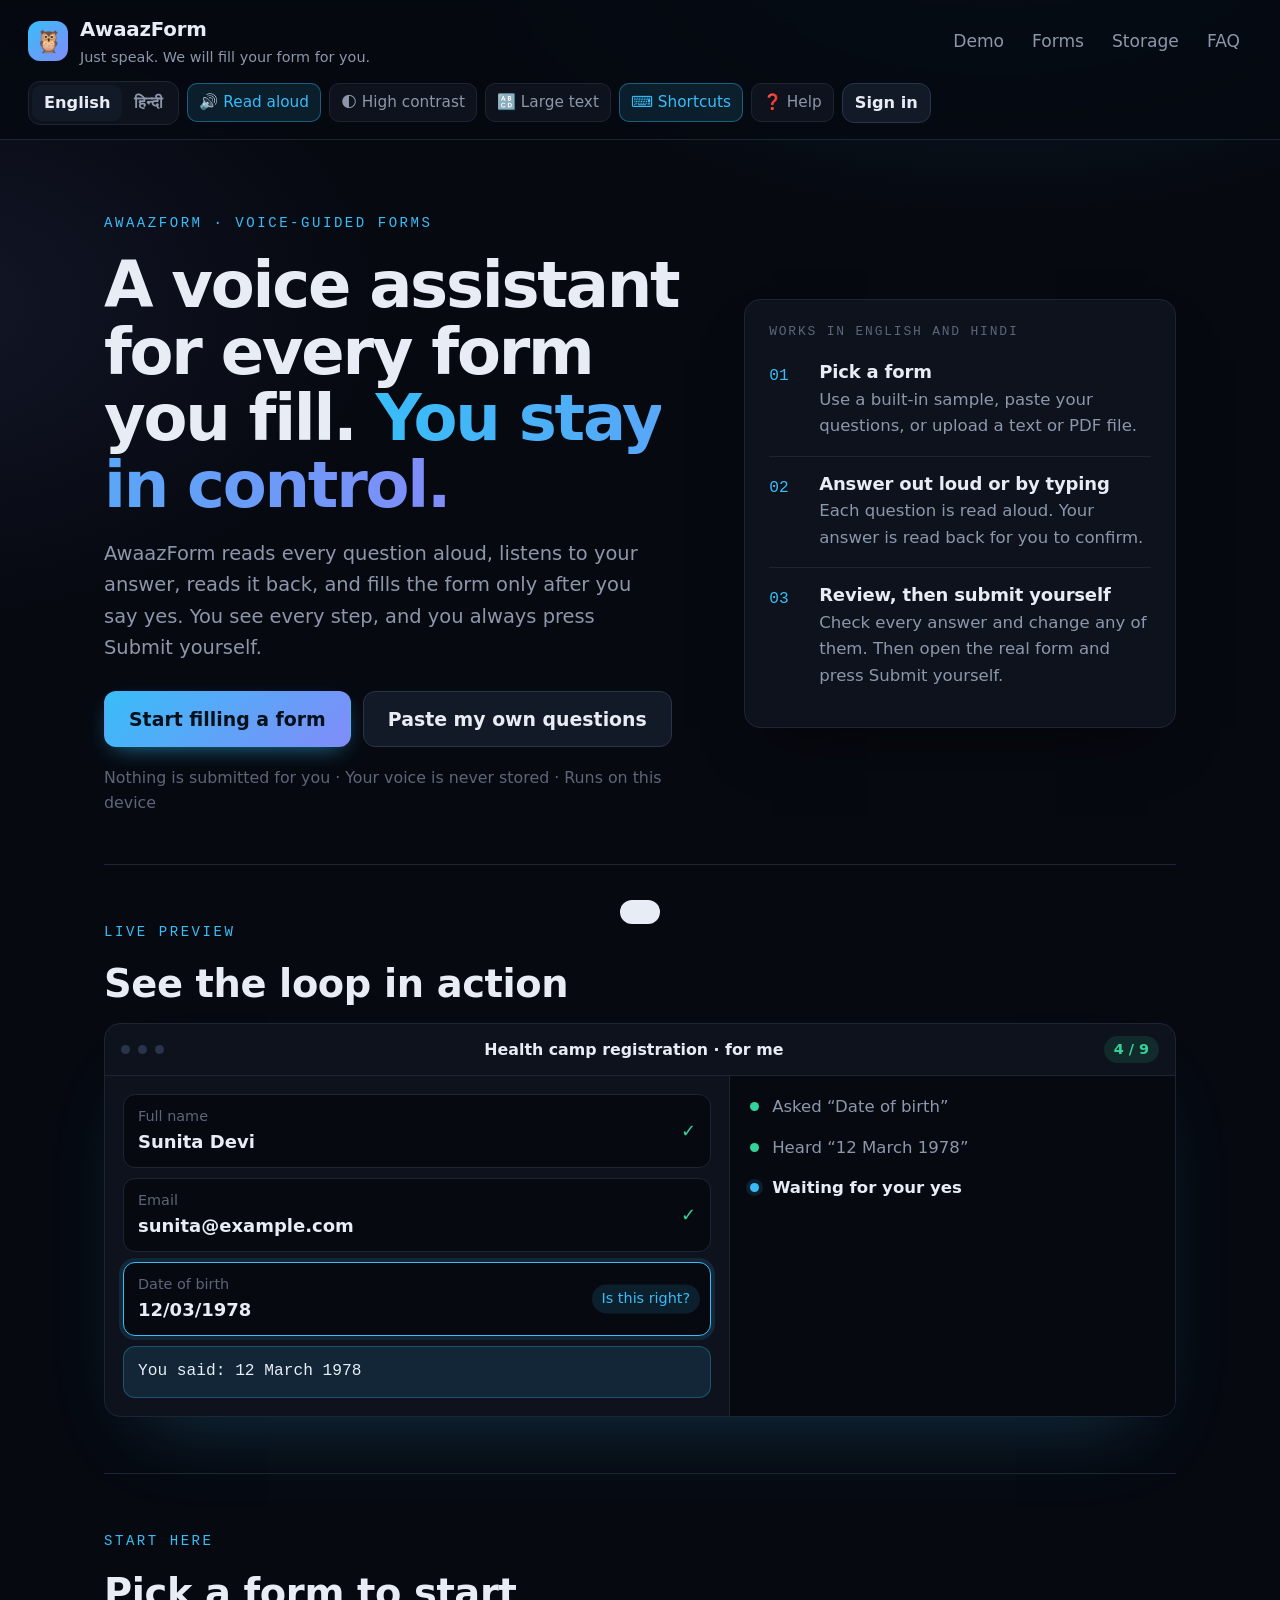
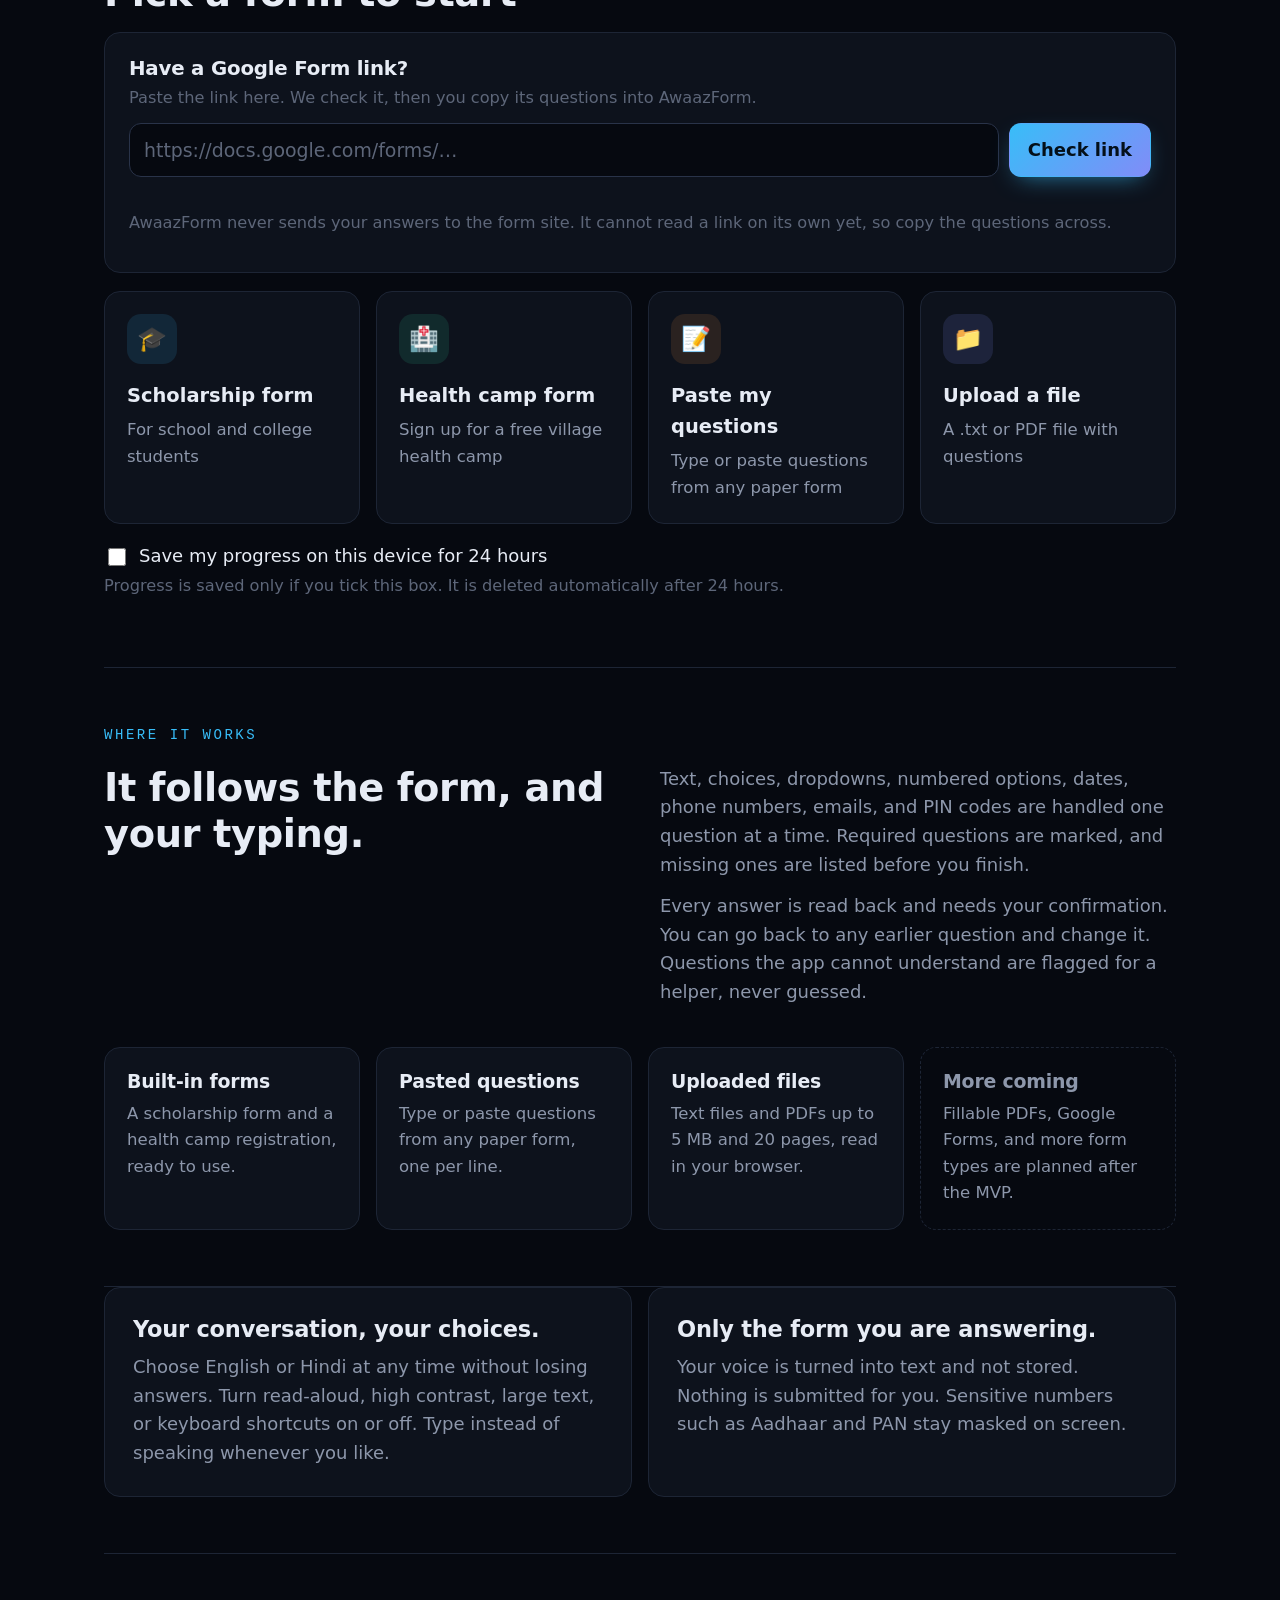
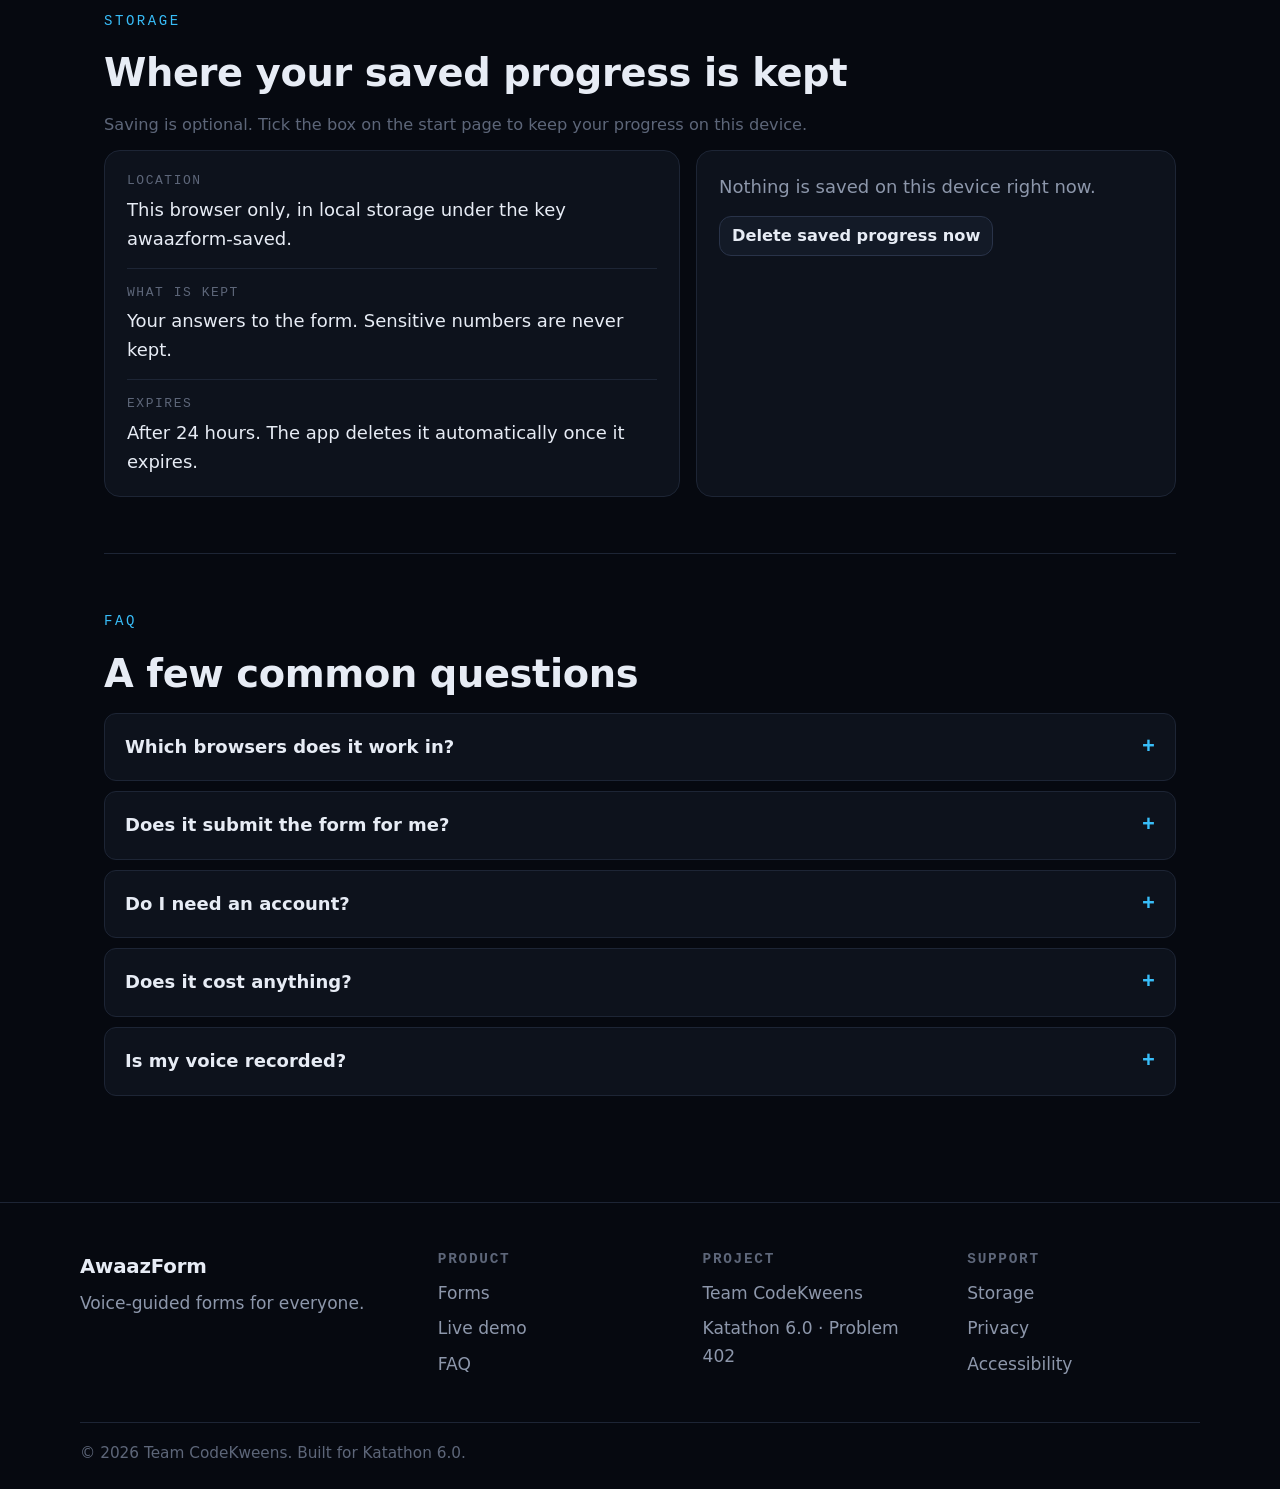
==== index.html @ bbde2a7f "Initial commit - AwaazForm" ====
<!DOCTYPE html>
<html lang="en">
<head>
  <meta charset="utf-8">
  <meta name="viewport" content="width=device-width, initial-scale=1">
  <meta name="referrer" content="no-referrer">
  <meta http-equiv="Content-Security-Policy" content="default-src 'self'; script-src 'self' https://cdnjs.cloudflare.com; worker-src 'self' blob: https://cdnjs.cloudflare.com; style-src 'self'; img-src 'self' data:; connect-src 'self' https://cdnjs.cloudflare.com; object-src 'none'; base-uri 'none'">
  <title>AwaazForm – Voice-guided forms</title>
  <link rel="icon" href="data:,">
  <link rel="stylesheet" href="css/styles.css">
</head>
<body>
  <a class="skip-link" href="#main" data-i18n="skip">Skip to main content</a>

  <header class="topbar">
    <div class="brand">
      <div class="owl" aria-hidden="true">🦉</div>
      <div>
        <p class="brand-name" data-i18n="appName">AwaazForm</p>
        <p class="tagline" data-i18n="tagline"></p>
      </div>
    </div>
    <nav class="navlinks" aria-label="Page sections">
      <a href="#demo" data-i18n="navDemo"></a>
      <a href="#forms" data-i18n="navForms"></a>
      <a href="#storage" data-i18n="navStorage"></a>
      <a href="#faq" data-i18n="navFaq"></a>
    </nav>
    <div class="toolbar">
      <div class="lang-switch" role="group" aria-label="Language">
        <button type="button" data-lang-btn="en" aria-pressed="true">English</button>
        <button type="button" data-lang-btn="hi" aria-pressed="false">हिन्दी</button>
      </div>
      <button type="button" class="tool" id="btnAutoRead" aria-pressed="true">🔊 <span data-i18n="autoRead"></span></button>
      <button type="button" class="tool" id="btnContrast" aria-pressed="false">🌓 <span data-i18n="contrast"></span></button>
      <button type="button" class="tool" id="btnLarge" aria-pressed="false">🔠 <span data-i18n="largeText"></span></button>
      <button type="button" class="tool" id="btnShortcuts" aria-pressed="true">⌨️ <span data-i18n="shortcuts"></span></button>
      <button type="button" class="tool" id="btnHelp">❓ <span data-i18n="help"></span></button>
      <button type="button" class="btn small" id="btnSignIn" data-i18n="signIn"></button>
    </div>
  </header>

  <div id="live" class="sr-only" aria-live="polite"></div>
  <div id="toast" class="toast" aria-hidden="true"></div>

  <main id="main" tabindex="-1">

    <!-- SCREEN 1: START -->
    <section id="screen-start" class="screen">
      <div class="hero" id="top">
        <div>
          <p class="eyebrow" data-i18n="eyebrow"></p>
          <h2 class="hero-title" tabindex="-1"><span data-i18n="heroHead1"></span> <span class="grad" data-i18n="heroHead2"></span></h2>
          <p class="hero-sub" data-i18n="heroSub"></p>
          <div class="hero-cta">
            <a class="btn primary big" href="#forms" data-i18n="heroCta1"></a>
            <button type="button" class="btn big" data-go="paste" data-i18n="heroCta2"></button>
          </div>
          <p class="trust" data-i18n="trustLine"></p>
        </div>
        <aside class="steps-panel" aria-label="How it works">
          <p class="panel-label" data-i18n="panelLabel"></p>
          <ol class="steps">
            <li><span class="sn">01</span><div><h3 data-i18n="step1T"></h3><p data-i18n="step1D"></p></div></li>
            <li><span class="sn">02</span><div><h3 data-i18n="step2T"></h3><p data-i18n="step2D"></p></div></li>
            <li><span class="sn">03</span><div><h3 data-i18n="step3T"></h3><p data-i18n="step3D"></p></div></li>
          </ol>
        </aside>
      </div>

      <section id="demo" class="sect">
        <p class="eyebrow" data-i18n="demoEyebrow"></p>
        <h3 class="section-title" data-i18n="demoH"></h3>
        <div class="demo" aria-hidden="true">
          <div class="demo-bar">
            <span></span><span></span><span></span>
            <em data-i18n="demoTitle"></em>
            <b class="verified">4 / 9</b>
          </div>
          <div class="demo-body">
            <div class="demo-form">
              <div class="demo-field"><small data-i18n="demoName"></small><strong>Sunita Devi</strong><span class="tick">✓</span></div>
              <div class="demo-field"><small data-i18n="demoEmail"></small><strong>sunita@example.com</strong><span class="tick">✓</span></div>
              <div class="demo-field active"><small data-i18n="demoDob"></small><strong>12/03/1978</strong><span class="chip" data-i18n="demoCheck"></span></div>
              <div class="demo-say" data-i18n="demoSaid"></div>
            </div>
            <div class="demo-log">
              <p class="log" data-i18n="demoLog1"></p>
              <p class="log" data-i18n="demoLog2"></p>
              <p class="log now" data-i18n="demoLog3"></p>
            </div>
          </div>
        </div>
      </section>

      <section id="forms" class="sect">
        <p class="eyebrow" data-i18n="formsEyebrow"></p>
        <h3 class="section-title" data-i18n="formsTitle"></h3>

        <div id="resumeBox" class="resume" hidden>
          <p><strong data-i18n="resumeTitle"></strong></p>
          <div class="row">
            <button type="button" id="btnResume" class="btn primary" data-i18n="resume"></button>
            <button type="button" id="btnDeleteSaved" class="btn ghost" data-i18n="deleteSaved"></button>
          </div>
        </div>

        <form id="linkForm" class="link-card" novalidate>
          <h3 class="link-title" data-i18n="linkTitle"></h3>
          <p class="note" data-i18n="linkDesc"></p>
          <div class="link-row">
            <label for="formLink" class="sr-only" data-i18n="linkTitle"></label>
            <input id="formLink" class="input" type="url" inputmode="url" autocomplete="off" data-i18n-placeholder="linkPlaceholder" placeholder="https://">
            <button type="submit" class="btn primary" data-i18n="linkCheck"></button>
          </div>
          <p id="linkMsg" class="link-msg" role="status"></p>
          <div id="linkPanel" class="link-panel" hidden>
            <a id="linkOpen" class="btn" href="#" target="_blank" rel="noopener noreferrer" data-i18n="linkOpen"></a>
            <button type="button" class="btn ghost" data-go="paste" data-i18n="linkNext"></button>
          </div>
          <p class="note" data-i18n="linkNote"></p>
        </form>

        <div class="card-grid">
          <button type="button" class="choice-card c1" data-sample="scholar">
            <span class="big-emoji" aria-hidden="true">🎓</span>
            <span class="ct" data-i18n="sampleScholar"></span>
            <span class="cd" data-i18n="sampleScholarDesc"></span>
          </button>
          <button type="button" class="choice-card c2" data-sample="camp">
            <span class="big-emoji" aria-hidden="true">🏥</span>
            <span class="ct" data-i18n="sampleCamp"></span>
            <span class="cd" data-i18n="sampleCampDesc"></span>
          </button>
          <button type="button" class="choice-card c3" data-go="paste">
            <span class="big-emoji" aria-hidden="true">📝</span>
            <span class="ct" data-i18n="pasteTitle"></span>
            <span class="cd" data-i18n="pasteDesc"></span>
          </button>
          <button type="button" class="choice-card c4" data-go="paste">
            <span class="big-emoji" aria-hidden="true">📁</span>
            <span class="ct" data-i18n="uploadTitle"></span>
            <span class="cd" data-i18n="uploadDesc"></span>
          </button>
        </div>

        <label class="save-row">
          <input type="checkbox" id="saveProgress">
          <span data-i18n="saveProgress"></span>
        </label>
        <p class="note" data-i18n="saveNote"></p>
      </section>

      <section id="follow" class="sect">
        <p class="eyebrow" data-i18n="followEyebrow"></p>
        <div class="split">
          <h3 class="section-title" data-i18n="followTitle"></h3>
          <div>
            <p data-i18n="followP1"></p>
            <p data-i18n="followP2"></p>
          </div>
        </div>
        <div class="platform-grid">
          <article class="plat"><h4 data-i18n="cardSampleT"></h4><p data-i18n="cardSampleD"></p></article>
          <article class="plat"><h4 data-i18n="cardPasteT"></h4><p data-i18n="cardPasteD"></p></article>
          <article class="plat"><h4 data-i18n="cardFileT"></h4><p data-i18n="cardFileD"></p></article>
          <article class="plat more"><h4 data-i18n="cardMoreT"></h4><p data-i18n="cardMoreD"></p></article>
        </div>
      </section>

      <section class="sect duo" aria-label="Highlights">
        <article class="fcard"><h3 data-i18n="convTitle"></h3><p data-i18n="convD"></p></article>
        <article class="fcard"><h3 data-i18n="onlyTitle"></h3><p data-i18n="onlyD"></p></article>
      </section>

      <section id="storage" class="sect">
        <p class="eyebrow" data-i18n="storeEyebrow"></p>
        <h3 class="section-title" data-i18n="storeTitle"></h3>
        <p class="note" data-i18n="storeD"></p>
        <div class="store-box">
          <dl class="kv">
            <div><dt data-i18n="storeWhereL"></dt><dd data-i18n="storeWhereV"></dd></div>
            <div><dt data-i18n="storeWhatL"></dt><dd data-i18n="storeWhatV"></dd></div>
            <div><dt data-i18n="storeExpL"></dt><dd data-i18n="storeExpV"></dd></div>
          </dl>
          <div class="store-status">
            <p id="storeStatus" role="status"></p>
            <button type="button" id="btnStoreDelete" class="btn small" data-i18n="storeDelete"></button>
          </div>
        </div>
      </section>

      <section id="faq" class="sect">
        <p class="eyebrow" data-i18n="faqEyebrow"></p>
        <h3 class="section-title" data-i18n="faqTitle"></h3>
        <details class="faq"><summary data-i18n="faq1Q"></summary><p data-i18n="faq1A"></p></details>
        <details class="faq"><summary data-i18n="faq2Q"></summary><p data-i18n="faq2A"></p></details>
        <details class="faq"><summary data-i18n="faq3Q"></summary><p data-i18n="faq3A"></p></details>
        <details class="faq"><summary data-i18n="faq4Q"></summary><p data-i18n="faq4A"></p></details>
        <details class="faq"><summary data-i18n="faq5Q"></summary><p data-i18n="faq5A"></p></details>
      </section>
    </section>

    <!-- SCREEN 2: PASTE OR UPLOAD -->
    <section id="screen-paste" class="screen" hidden>
      <h2 tabindex="-1" data-i18n="pasteH"></h2>
      <p class="note" data-i18n="pasteHelp"></p>
      <form id="pasteForm" class="panel" novalidate>
        <label for="pasteText" class="label" data-i18n="pasteLabel"></label>
        <textarea id="pasteText" class="input" rows="10"></textarea>
        <div class="upload">
          <label for="fileInput" class="label" data-i18n="uploadBtn"></label>
          <input id="fileInput" class="file-input" type="file" accept=".txt,.pdf,text/plain,application/pdf">
          <p id="uploadMsg" class="note" role="status"></p>
        </div>
        <p id="pasteErr" class="error" role="alert"></p>
        <div class="nav-row">
          <button type="button" class="btn ghost" data-go="start" data-i18n="back"></button>
          <button type="submit" class="btn primary" data-i18n="startBtn"></button>
        </div>
      </form>
    </section>

    <!-- SCREEN 3: GUIDED FLOW -->
    <section id="screen-flow" class="screen" hidden>
      <div class="flow-head">
        <p id="formTitle" class="form-name"></p>
        <p id="qCount" class="qcount"></p>
      </div>
      <div class="progress" id="progressBar" role="progressbar" aria-label="Form progress" aria-valuemin="0" aria-valuemax="1" aria-valuenow="0">
        <div id="progressFill"></div>
      </div>
      <div id="dots" class="dots" aria-hidden="true"></div>

      <article class="question-card">
        <h2 id="qTitle" tabindex="-1"></h2>
        <p><span id="qReq" class="badge"></span></p>
        <p id="qHint" class="hint"></p>
        <p id="flagNote" class="flag" hidden></p>
        <p><button type="button" class="btn ghost" id="btnListenQ">🔊 <span data-i18n="listen"></span></button></p>

        <div id="answerArea">
          <div class="mic-zone">
            <button type="button" id="btnMic" class="mic" aria-pressed="false">
              <span aria-hidden="true">🎤</span>
              <span id="micLabel"></span>
            </button>
            <div id="waves" class="waves" aria-hidden="true">
              <span></span><span></span><span></span><span></span><span></span>
            </div>
            <p id="micStatus" class="mic-status"></p>
          </div>

          <form id="answerForm" novalidate>
            <div id="selectField" hidden>
              <div id="optionGrid" class="option-grid"></div>
              <label for="answerSelect" class="label" data-i18n="chooseOption"></label>
              <select id="answerSelect" class="input"></select>
            </div>
            <div id="textField">
              <label for="answerInput" class="label" data-i18n="typeLabel"></label>
              <input id="answerInput" class="input" autocomplete="off" aria-describedby="qHint fieldError">
            </div>
            <p id="fieldError" class="error" role="alert"></p>
            <div class="nav-row">
              <button type="button" id="btnBack" class="btn ghost" data-i18n="back"></button>
              <button type="submit" class="btn primary" data-i18n="next"></button>
            </div>
          </form>
        </div>

        <div id="readback" class="readback" hidden>
          <p class="rb-title" data-i18n="readbackTitle"></p>
          <p id="rbValue" class="rb-value" tabindex="-1"></p>
          <p id="rbQ" class="rb-q"></p>
          <div class="row big">
            <button type="button" id="btnConfirm" class="btn primary big" data-i18n="confirm"></button>
            <button type="button" id="btnEdit" class="btn" data-i18n="edit"></button>
            <button type="button" id="btnRepeat" class="btn" data-i18n="repeat"></button>
          </div>
        </div>
      </article>
    </section>

    <!-- SCREEN 4: REVIEW -->
    <section id="screen-review" class="screen" hidden>
      <h2 tabindex="-1" data-i18n="reviewTitle"></h2>
      <p class="note" data-i18n="reviewSub"></p>
      <p id="reviewSummary" class="pill"></p>
      <p id="missingNote" class="error" role="status"></p>
      <ul id="reviewList" class="review-list"></ul>
      <div class="row">
        <button type="button" id="btnReviewBack" class="btn ghost" data-i18n="backToQ"></button>
        <button type="button" id="btnFinish" class="btn primary big" data-i18n="finish"></button>
      </div>
    </section>

    <!-- SCREEN 5: DONE -->
    <section id="screen-done" class="screen" hidden>
      <div class="owl owl-hero" aria-hidden="true">🦉</div>
      <h2 tabindex="-1" data-i18n="doneTitle"></h2>
      <p class="note" data-i18n="doneSub"></p>
      <div class="row">
        <button type="button" id="btnPdf" class="btn primary" data-i18n="exportPdf"></button>
        <button type="button" id="btnCopy" class="btn" data-i18n="copy"></button>
        <button type="button" id="btnNew" class="btn ghost" data-i18n="startOver"></button>
      </div>
    </section>
  </main>

  <footer class="foot">
    <div class="foot-grid">
      <div>
        <p class="brand-name" data-i18n="appName">AwaazForm</p>
        <p class="foot-tag" data-i18n="footTag"></p>
      </div>
      <div>
        <h4 data-i18n="footProduct"></h4>
        <a href="#forms" data-i18n="footForms"></a>
        <a href="#demo" data-i18n="footDemo"></a>
        <a href="#faq" data-i18n="footFaq"></a>
      </div>
      <div>
        <h4 data-i18n="footProject"></h4>
        <a href="#top" data-i18n="footTeam"></a>
        <a href="#top" data-i18n="footKat"></a>
      </div>
      <div>
        <h4 data-i18n="footSupport"></h4>
        <a href="#storage" data-i18n="footStorage"></a>
        <a href="#faq" data-i18n="footPrivacy"></a>
        <a href="#faq" data-i18n="footAccess"></a>
      </div>
    </div>
    <p class="foot-bottom" data-i18n="footCopy"></p>
  </footer>

  <!-- Dialogs -->
  <dialog id="consentDlg" aria-labelledby="consentTitle">
    <h2 id="consentTitle" data-i18n="consentTitle"></h2>
    <p data-i18n="consentText"></p>
    <div class="row">
      <button type="button" id="consentAgree" class="btn primary" data-i18n="consentAgree"></button>
      <button type="button" class="btn ghost" data-close data-i18n="consentNo"></button>
    </div>
  </dialog>

  <dialog id="helpDlg" aria-labelledby="helpTitle">
    <h2 id="helpTitle" data-i18n="helpTitle"></h2>
    <p data-i18n="helpBody"></p>
    <p data-i18n="shortcutsList"></p>
    <button type="button" class="btn primary" data-close data-i18n="close"></button>
  </dialog>

  <dialog id="signDlg" aria-labelledby="signTitle">
    <h2 id="signTitle" data-i18n="signTitle"></h2>
    <p data-i18n="signBody"></p>
    <button type="button" class="btn primary" data-close data-i18n="signContinue"></button>
  </dialog>

  <div id="confetti" class="confetti" aria-hidden="true"></div>
  <article id="printSheet" class="print-sheet"></article>

  <script type="module" src="js/app.js"></script>
</body>
</html>
---- css/styles.css ----
/* ===== AwaazForm — dark, blue-accented, accessible ===== */
:root {
  --bg: #060910;
  --surface: #0d121c;
  --surface-2: #131a27;
  --line: #1d2535;
  --line-2: #293349;
  --ink: #e7ecf5;
  --muted: #8d97ab;
  --faint: #5d6679;
  --accent: #38bdf8;
  --accent-2: #818cf8;
  --accent-soft: rgba(56, 189, 248, .12);
  --warm: #fb923c;
  --warm-soft: rgba(251, 146, 60, .12);
  --ok: #34d399;
  --ok-soft: rgba(52, 211, 153, .12);
  --err: #f87171;
  --err-soft: rgba(248, 113, 113, .12);
  --radius: 16px;
  --mono: ui-monospace, SFMono-Regular, Menlo, Consolas, monospace;
}
body.hc {
  --bg: #000; --surface: #000; --surface-2: #111; --line: #fff; --line-2: #fff;
  --ink: #fff; --muted: #fff; --faint: #ddd;
  --accent: #ffd43b; --accent-2: #00e5ff; --accent-soft: #222;
  --warm: #ffd43b; --warm-soft: #222; --ok: #7cfc00; --ok-soft: #111;
  --err: #ff7b72; --err-soft: #111;
}

[hidden] { display: none !important; }
*, *::before, *::after { box-sizing: border-box; }
html { font-size: 18px; scroll-behavior: smooth; scroll-padding-top: 96px; }
html.large { font-size: 21.6px; }
body {
  margin: 0; min-height: 100vh; color: var(--ink); background-color: var(--bg);
  font-family: "Segoe UI", "Nirmala UI", "Noto Sans Devanagari", system-ui, sans-serif;
  line-height: 1.6; -webkit-font-smoothing: antialiased;
  background-image:
    radial-gradient(900px 520px at 78% -12%, rgba(56, 189, 248, .16), transparent 62%),
    radial-gradient(760px 520px at -6% 34%, rgba(129, 140, 248, .10), transparent 60%);
  background-attachment: fixed;
}
body.hc { background-image: none; }
h1, h2, h3, h4 { line-height: 1.2; margin: 0 0 10px; letter-spacing: -.01em; }
p { margin: 0 0 12px; }
main { max-width: 1120px; margin: 0 auto; padding: 0 24px 40px; outline: none; }
:focus-visible { outline: 2px solid var(--accent); outline-offset: 3px; }
body.hc :focus-visible { outline-color: #ffd43b; }
.sr-only { position: absolute; width: 1px; height: 1px; overflow: hidden; clip: rect(0 0 0 0); white-space: nowrap; }
.skip-link { position: absolute; left: -999px; top: 8px; z-index: 99; background: #fff; color: #000; padding: 10px 16px; border-radius: 10px; font-weight: 600; }
.skip-link:focus { left: 8px; }

/* ---------- Top bar ---------- */
.topbar {
  position: sticky; top: 0; z-index: 30; display: flex; flex-wrap: wrap; gap: 12px 24px; align-items: center;
  padding: 14px 28px; background: rgba(6, 9, 16, .82); backdrop-filter: blur(14px);
  border-bottom: 1px solid var(--line);
}
body.hc .topbar { background: #000; }
.brand { display: flex; align-items: center; gap: 12px; }
.brand-name { margin: 0; font-weight: 700; font-size: 1.1rem; letter-spacing: -.01em; }
.tagline { margin: 0; font-size: .8rem; color: var(--muted); }
.owl {
  width: 40px; height: 40px; flex: none; display: grid; place-items: center; font-size: 22px;
  border-radius: 12px; background: linear-gradient(135deg, var(--accent), var(--accent-2));
  animation: bob 3.2s ease-in-out infinite;
}
.owl.talking { animation: talk .35s ease-in-out infinite alternate; }
.owl.happy { animation: jump .5s ease-in-out 2; }
.owl-hero { width: 84px; height: 84px; font-size: 42px; margin: 0 auto 14px; border-radius: 24px; }

.navlinks { display: flex; gap: 4px; margin-left: auto; }
.navlinks a { color: var(--muted); text-decoration: none; padding: 8px 12px; border-radius: 10px; font-size: .95rem; }
.navlinks a:hover { color: var(--ink); background: var(--surface-2); }
.toolbar { display: flex; flex-wrap: wrap; gap: 8px; align-items: center; }
.lang-switch { display: inline-flex; padding: 3px; border-radius: 12px; background: var(--surface); border: 1px solid var(--line); }
.lang-switch button {
  font: inherit; font-weight: 600; font-size: .9rem; min-height: 36px; padding: 4px 12px; border: 0; border-radius: 9px;
  background: transparent; color: var(--muted); cursor: pointer;
}
.lang-switch button[aria-pressed="true"] { background: var(--surface-2); color: var(--ink); }
.tool {
  font: inherit; font-size: .85rem; min-height: 36px; padding: 6px 11px; border-radius: 10px;
  border: 1px solid var(--line); background: var(--surface); color: var(--muted); cursor: pointer;
}
.tool[aria-pressed="true"] { color: var(--accent); border-color: rgba(56, 189, 248, .4); background: var(--accent-soft); }
body.hc .tool[aria-pressed="true"] { color: #000; background: #ffd43b; }

/* ---------- Buttons ---------- */
.btn {
  font: inherit; font-weight: 600; min-height: 46px; padding: 10px 18px; border-radius: 12px;
  border: 1px solid var(--line-2); background: var(--surface-2); color: var(--ink); cursor: pointer;
  text-decoration: none; display: inline-flex; align-items: center; justify-content: center; gap: 8px;
  transition: transform .15s, border-color .15s, background .15s, box-shadow .15s;
}
.btn:hover { border-color: var(--accent); transform: translateY(-1px); }
.btn:active { transform: translateY(1px); }
.btn.primary {
  background: linear-gradient(135deg, var(--accent), var(--accent-2)); color: #04101a; border-color: transparent;
  box-shadow: 0 8px 24px -10px rgba(56, 189, 248, .7);
}
body.hc .btn.primary { background: #ffd43b; color: #000; box-shadow: none; }
.btn.ghost { background: transparent; }
.btn.big { font-size: 1.05rem; min-height: 54px; padding: 12px 24px; }
.btn.small { min-height: 38px; padding: 6px 12px; font-size: .9rem; }
.btn:disabled { opacity: .45; cursor: not-allowed; transform: none; }
.row { display: flex; gap: 10px; flex-wrap: wrap; align-items: center; margin: 12px 0; }
.row.big { justify-content: center; }
.nav-row { display: flex; justify-content: space-between; gap: 10px; flex-wrap: wrap; margin-top: 18px; }

/* ---------- Hero ---------- */
.hero { display: grid; grid-template-columns: 1.15fr .85fr; gap: 56px; align-items: center; padding: 72px 0 48px; }
.eyebrow {
  font-family: var(--mono); font-size: .78rem; letter-spacing: .18em; text-transform: uppercase;
  color: var(--accent); margin: 0 0 18px;
}
.hero-title { font-size: clamp(2.4rem, 5vw, 3.9rem); font-weight: 700; line-height: 1.04; letter-spacing: -.035em; margin: 0 0 20px; }
.grad { background: linear-gradient(90deg, var(--accent), var(--accent-2)); -webkit-background-clip: text; background-clip: text; color: transparent; }
body.hc .grad { background: none; color: #ffd43b; }
.hero-sub { color: var(--muted); font-size: 1.08rem; max-width: 560px; margin-bottom: 28px; }
.hero-cta { display: flex; gap: 12px; flex-wrap: wrap; }
.trust { margin: 18px 0 0; font-size: .88rem; color: var(--faint); }

.steps-panel {
  background: var(--surface); border: 1px solid var(--line); border-radius: var(--radius); padding: 22px 24px;
  box-shadow: 0 30px 60px -30px rgba(0, 0, 0, .7);
}
.panel-label { font-family: var(--mono); font-size: .72rem; letter-spacing: .14em; text-transform: uppercase; color: var(--faint); margin: 0 0 14px; }
.steps { list-style: none; margin: 0; padding: 0; }
.steps li { display: grid; grid-template-columns: 44px 1fr; gap: 6px; padding: 16px 0; border-top: 1px solid var(--line); }
.steps li:first-child { border-top: 0; padding-top: 4px; }
.steps h3 { font-size: 1rem; font-weight: 600; margin: 0 0 4px; }
.steps p { margin: 0; color: var(--muted); font-size: .92rem; }
.sn { font-family: var(--mono); color: var(--accent); font-size: .9rem; padding-top: 3px; }

/* ---------- Sections ---------- */
.sect { padding: 56px 0; border-top: 1px solid var(--line); }
.section-title { font-size: clamp(1.6rem, 3vw, 2.2rem); font-weight: 650; margin: 0 0 16px; }
.split { display: grid; grid-template-columns: 1fr 1fr; gap: 40px; align-items: start; }
.split p { color: var(--muted); }
.note { color: var(--faint); font-size: .9rem; }

/* ---------- Demo ---------- */
.demo {
  overflow: hidden; background: var(--surface); border: 1px solid var(--line); border-radius: var(--radius);
  box-shadow: 0 40px 80px -40px rgba(56, 189, 248, .25);
}
.demo-bar { display: flex; align-items: center; gap: 8px; padding: 12px 16px; border-bottom: 1px solid var(--line); color: var(--muted); font-size: .88rem; }
.demo-bar > span { width: 9px; height: 9px; border-radius: 50%; background: var(--line-2); }
.demo-bar em { font-style: normal; font-weight: 600; color: var(--ink); margin: 0 auto; }
.demo-bar .verified { background: var(--ok-soft); color: var(--ok); padding: 2px 10px; border-radius: 99px; font-size: .8rem; font-weight: 600; }
.demo-body { display: grid; grid-template-columns: 1.4fr 1fr; }
.demo-form { padding: 18px; display: grid; gap: 10px; }
.demo-field { position: relative; background: var(--bg); border: 1px solid var(--line); border-radius: 12px; padding: 10px 14px; }
.demo-field small { display: block; color: var(--faint); font-size: .8rem; }
.demo-field strong { font-weight: 600; }
.demo-field .tick { position: absolute; right: 14px; top: 50%; transform: translateY(-50%); color: var(--ok); font-weight: 700; }
.demo-field.active { border-color: var(--accent); box-shadow: 0 0 0 4px var(--accent-soft); }
.demo-field .chip { position: absolute; right: 10px; top: 50%; transform: translateY(-50%); background: var(--accent-soft); color: var(--accent); border-radius: 99px; padding: 3px 10px; font-size: .8rem; }
.demo-say { background: var(--accent-soft); color: var(--ink); border: 1px solid rgba(56, 189, 248, .3); border-radius: 12px; padding: 12px 14px; font-family: var(--mono); font-size: .9rem; }
.demo-log { padding: 18px 20px; border-left: 1px solid var(--line); background: var(--bg); }
.demo-log .log { position: relative; margin: 0 0 14px; padding-left: 22px; color: var(--muted); font-size: .92rem; }
.demo-log .log::before { content: ""; position: absolute; left: 0; top: 8px; width: 9px; height: 9px; border-radius: 50%; background: var(--ok); }
.demo-log .log.now { color: var(--ink); font-weight: 600; }
.demo-log .log.now::before { background: var(--accent); box-shadow: 0 0 0 4px var(--accent-soft); }

/* ---------- Forms: link + cards ---------- */
.link-card { background: var(--surface); border: 1px solid var(--line); border-radius: var(--radius); padding: 24px; margin: 0 0 18px; }
.link-title { font-size: 1.1rem; font-weight: 600; margin: 0 0 4px; }
.link-row { display: flex; gap: 10px; flex-wrap: wrap; margin-top: 12px; }
.link-row .input { flex: 1 1 280px; width: auto; }
.link-msg { min-height: 1.4em; color: var(--muted); font-size: .92rem; margin: 10px 0 0; }
.link-panel { display: flex; gap: 10px; flex-wrap: wrap; margin: 8px 0 4px; }
.card-grid { display: grid; grid-template-columns: repeat(auto-fit, minmax(230px, 1fr)); gap: 16px; margin: 0 0 18px; }
.choice-card {
  display: flex; flex-direction: column; align-items: flex-start; gap: 6px; text-align: left; font: inherit; color: var(--ink);
  padding: 22px; min-height: 180px; border-radius: var(--radius); border: 1px solid var(--line); background: var(--surface);
  cursor: pointer; transition: transform .2s, border-color .2s, background .2s;
}
.choice-card:hover { transform: translateY(-3px); border-color: var(--accent); background: var(--surface-2); }
.big-emoji { display: grid; place-items: center; width: 50px; height: 50px; margin-bottom: 10px; border-radius: 14px; font-size: 24px; background: var(--accent-soft); }
.choice-card.c2 .big-emoji { background: var(--ok-soft); }
.choice-card.c3 .big-emoji { background: var(--warm-soft); }
.choice-card.c4 .big-emoji { background: rgba(129, 140, 248, .14); }
.ct { font-weight: 600; font-size: 1.08rem; }
.cd { color: var(--muted); font-size: .92rem; }
.resume { display: flex; flex-wrap: wrap; gap: 12px; align-items: center; justify-content: space-between; background: var(--warm-soft); border: 1px solid rgba(251, 146, 60, .35); border-radius: var(--radius); padding: 16px 20px; margin: 0 0 18px; }
.save-row { display: flex; gap: 10px; align-items: center; font-weight: 500; margin: 10px 0 2px; cursor: pointer; }
input[type="checkbox"] { width: 18px; height: 18px; accent-color: var(--accent); }

/* ---------- Platform & feature cards ---------- */
.platform-grid { display: grid; grid-template-columns: repeat(auto-fit, minmax(210px, 1fr)); gap: 16px; margin-top: 28px; }
.plat { background: var(--surface); border: 1px solid var(--line); border-radius: var(--radius); padding: 22px; }
.plat h4 { font-size: 1.05rem; font-weight: 600; margin: 0 0 8px; }
.plat p { color: var(--muted); font-size: .92rem; margin: 0; }
.plat.more { border-style: dashed; background: transparent; }
.plat.more h4 { color: var(--muted); }
.duo { display: grid; grid-template-columns: 1fr 1fr; gap: 16px; padding-top: 0; }
.fcard { background: var(--surface); border: 1px solid var(--line); border-radius: var(--radius); padding: 28px; }
.fcard h3 { font-size: 1.25rem; font-weight: 600; }
.fcard p { color: var(--muted); margin: 0; }

/* ---------- Storage ---------- */
.store-box { display: grid; grid-template-columns: 1.2fr 1fr; gap: 16px; }
.kv { margin: 0; background: var(--surface); border: 1px solid var(--line); border-radius: var(--radius); padding: 6px 22px; }
.kv > div { padding: 14px 0; border-top: 1px solid var(--line); }
.kv > div:first-child { border-top: 0; }
.kv dt { font-family: var(--mono); font-size: .72rem; letter-spacing: .12em; text-transform: uppercase; color: var(--faint); margin-bottom: 4px; }
.kv dd { margin: 0; color: var(--ink); }
.store-status { background: var(--surface); border: 1px solid var(--line); border-radius: var(--radius); padding: 22px; display: flex; flex-direction: column; gap: 14px; align-items: flex-start; }
#storeStatus { margin: 0; color: var(--muted); }

/* ---------- FAQ ---------- */
.faq { background: var(--surface); border: 1px solid var(--line); border-radius: 12px; padding: 0 20px; margin-bottom: 10px; }
.faq summary { cursor: pointer; list-style: none; padding: 16px 0; font-weight: 600; display: flex; justify-content: space-between; align-items: center; gap: 12px; }
.faq summary::-webkit-details-marker { display: none; }
.faq summary::after { content: "+"; font-family: var(--mono); color: var(--accent); font-size: 1.2rem; }
.faq[open] summary::after { content: "–"; }
.faq p { color: var(--muted); padding: 0 0 18px; margin: 0; }

/* ---------- Footer ---------- */
.foot { border-top: 1px solid var(--line); background: var(--bg); padding: 48px 24px 24px; }
.foot-grid { max-width: 1120px; margin: 0 auto; display: grid; grid-template-columns: 1.4fr repeat(3, 1fr); gap: 32px; }
.foot h4 { font-size: .8rem; font-family: var(--mono); letter-spacing: .12em; text-transform: uppercase; color: var(--faint); margin: 0 0 12px; }
.foot a { display: block; color: var(--muted); text-decoration: none; margin-bottom: 8px; font-size: .95rem; }
.foot a:hover { color: var(--ink); }
.foot-tag { color: var(--muted); font-size: .95rem; margin: 8px 0 0; }
.foot-bottom { max-width: 1120px; margin: 36px auto 0; padding-top: 18px; border-top: 1px solid var(--line); color: var(--faint); font-size: .85rem; }

/* ---------- Paste / upload ---------- */
.panel { background: var(--surface); border: 1px solid var(--line); border-radius: var(--radius); padding: 26px; }
.input {
  width: 100%; font: inherit; font-size: 1.05rem; min-height: 52px; padding: 11px 14px; border-radius: 12px;
  border: 1px solid var(--line-2); background: var(--bg); color: var(--ink);
}
.input::placeholder { color: var(--faint); }
.input:focus { border-color: var(--accent); box-shadow: 0 0 0 4px var(--accent-soft); outline: none; }
textarea.input { resize: vertical; }
.label { display: block; font-weight: 600; margin: 14px 0 6px; }
.file-input { font: inherit; color: var(--muted); margin-top: 4px; }
.upload { margin-top: 12px; }

/* ---------- Guided flow ---------- */
.flow-head { display: flex; justify-content: space-between; align-items: center; flex-wrap: wrap; gap: 10px; margin-bottom: 12px; }
.form-name { margin: 0; color: var(--muted); font-weight: 500; }
.qcount { margin: 0; font-family: var(--mono); font-size: .85rem; color: var(--accent); background: var(--accent-soft); padding: 4px 12px; border-radius: 99px; }
.progress { height: 6px; border-radius: 99px; background: var(--line); overflow: hidden; }
#progressFill { height: 100%; width: 0; border-radius: 99px; background: linear-gradient(90deg, var(--accent), var(--accent-2)); transition: width .5s ease; }
.dots { display: flex; flex-wrap: wrap; gap: 6px; margin: 14px 0 22px; }
.dot { width: 10px; height: 10px; border-radius: 50%; background: var(--line-2); transition: transform .2s, background .2s; }
.dot.done { background: var(--ok); }
.dot.current { background: var(--accent); transform: scale(1.45); }
.dot.flag { outline: 2px dashed var(--warm); outline-offset: 2px; }
.question-card { position: relative; background: var(--surface); border: 1px solid var(--line); border-radius: 22px; padding: 32px; box-shadow: 0 30px 70px -40px rgba(56, 189, 248, .35); }
.question-card::before { content: ""; position: absolute; left: 0; top: 28px; bottom: 28px; width: 3px; border-radius: 0 3px 3px 0; background: linear-gradient(var(--accent), var(--accent-2)); }
.question-card h2 { font-size: 1.6rem; font-weight: 650; margin: 0 0 10px; }
.badge { display: inline-block; padding: 2px 11px; border-radius: 99px; font-size: .8rem; font-weight: 600; font-family: var(--mono); }
.badge.req { background: var(--err-soft); color: var(--err); }
.badge.opt { background: var(--ok-soft); color: var(--ok); }
.hint { color: var(--muted); font-size: 1rem; }
.flag { background: var(--warm-soft); color: var(--warm); border: 1px dashed var(--warm); padding: 10px 14px; border-radius: 12px; }
.error { color: var(--err); font-weight: 600; min-height: 1.4em; margin: 8px 0 0; }

.mic-zone { text-align: center; margin: 18px 0 8px; }
.mic {
  position: relative; width: 124px; height: 124px; margin: 0 auto; border: 0; border-radius: 50%; cursor: pointer;
  color: #04101a; font: inherit; font-size: 38px; line-height: 1;
  background: linear-gradient(135deg, var(--accent), var(--accent-2));
  box-shadow: 0 16px 40px -12px rgba(56, 189, 248, .6);
  display: flex; flex-direction: column; align-items: center; justify-content: center; gap: 2px;
}
.mic span:last-child { font-size: .9rem; font-weight: 600; }
.mic.on { animation: pulse 1.2s ease-out infinite; }
body.hc .mic { color: #000; }
.mic-status { min-height: 1.4em; color: var(--accent); font-weight: 600; text-align: center; margin: 8px 0 0; }
.waves { display: none; justify-content: center; align-items: center; gap: 5px; height: 40px; margin-top: 10px; }
.waves.on { display: flex; }
.waves span { width: 5px; height: 100%; border-radius: 4px; background: var(--accent); animation: wave 1s ease-in-out infinite; }
.waves span:nth-child(2) { animation-delay: .15s; }
.waves span:nth-child(3) { animation-delay: .3s; }
.waves span:nth-child(4) { animation-delay: .45s; }
.waves span:nth-child(5) { animation-delay: .6s; }

.option-grid { display: grid; grid-template-columns: repeat(auto-fill, minmax(220px, 1fr)); gap: 10px; margin: 14px 0 18px; }
.opt-card {
  font: inherit; font-size: 1rem; text-align: left; display: flex; align-items: center; gap: 12px; min-height: 56px;
  padding: 12px 14px; border-radius: 12px; border: 1px solid var(--line-2); background: var(--bg); color: var(--ink); cursor: pointer;
  transition: border-color .15s, background .15s;
}
.opt-card:hover { border-color: var(--accent); background: var(--accent-soft); }
.num { display: inline-grid; place-items: center; width: 30px; height: 30px; flex: none; border-radius: 9px; background: var(--accent-soft); color: var(--accent); font-family: var(--mono); font-weight: 600; }

.readback { margin-top: 18px; text-align: center; padding: 24px 18px; border-radius: 18px; background: var(--accent-soft); border: 1px solid rgba(56, 189, 248, .3); }
.rb-title { margin: 0 0 8px; color: var(--muted); }
.rb-value { display: inline-block; margin: 0; font-size: 1.6rem; font-weight: 650; padding: 10px 20px; max-width: 100%; border-radius: 12px; background: var(--bg); border: 1px solid var(--line-2); word-break: break-word; }
.rb-q { font-weight: 600; margin: 12px 0 0; }

/* ---------- Review ---------- */
.pill { display: inline-block; padding: 5px 14px; border-radius: 99px; background: var(--accent-soft); color: var(--accent); font-family: var(--mono); font-size: .85rem; }
.review-list { list-style: none; padding: 0; margin: 16px 0; display: grid; gap: 10px; }
.review-item { display: grid; grid-template-columns: 1fr auto; gap: 2px 16px; align-items: center; background: var(--surface); border: 1px solid var(--line); border-radius: 14px; padding: 14px 18px; }
.review-item.bad { border-color: var(--err); background: var(--err-soft); }
.rq { margin: 0; color: var(--muted); font-size: .92rem; }
.rv { margin: 0; font-size: 1.1rem; font-weight: 600; word-break: break-word; }
.review-item .btn { grid-column: 2; grid-row: 1 / span 2; }

/* ---------- Done & confetti ---------- */
#screen-done { text-align: center; padding-top: 40px; }
#screen-done .row { justify-content: center; }
.confetti { position: fixed; inset: 0; pointer-events: none; overflow: hidden; z-index: 40; }
.confetti span { position: absolute; top: -20px; width: 9px; height: 15px; border-radius: 3px; animation: fall 3s linear forwards; }
@keyframes fall { to { transform: translate(var(--drift, 0px), 110vh) rotate(720deg); } }

/* ---------- Dialogs & toast ---------- */
dialog { border: 1px solid var(--line-2); border-radius: 20px; padding: 28px; max-width: min(520px, 92vw); background: var(--surface); color: var(--ink); box-shadow: 0 40px 90px rgba(0, 0, 0, .6); }
dialog::backdrop { background: rgba(3, 5, 10, .7); backdrop-filter: blur(4px); }
dialog p { color: var(--muted); }
.toast {
  position: fixed; left: 50%; bottom: 24px; z-index: 50; transform: translate(-50%, 200%); transition: transform .35s ease;
  background: var(--ink); color: var(--bg); font-weight: 600; padding: 12px 20px; border-radius: 12px; max-width: 92vw; text-align: center;
}
.toast.show { transform: translate(-50%, 0); }

/* ---------- Print (PDF export) ---------- */
.print-sheet { display: none; }
@media print {
  body > *:not(.print-sheet) { display: none !important; }
  body { background: #fff; color: #000; }
  .print-sheet { display: block; font-size: 12pt; color: #000; }
  .print-sheet h1 { font-size: 20pt; margin-bottom: 4px; }
  .print-sheet dl { display: grid; grid-template-columns: 1fr 2fr; gap: 8px 16px; }
  .print-sheet dt { font-weight: 700; }
  .print-sheet dd { margin: 0; border-bottom: 1px solid #999; padding-bottom: 4px; }
}

/* ---------- Animations ---------- */
@keyframes bob { 0%, 100% { transform: translateY(0); } 50% { transform: translateY(-4px); } }
@keyframes talk { from { transform: scale(1); } to { transform: scale(1.08) rotate(-3deg); } }
@keyframes jump { 0%, 100% { transform: translateY(0); } 40% { transform: translateY(-14px); } }
@keyframes pulse {
  0% { box-shadow: 0 16px 40px -12px rgba(56, 189, 248, .6), 0 0 0 0 rgba(56, 189, 248, .55); }
  100% { box-shadow: 0 16px 40px -12px rgba(56, 189, 248, .6), 0 0 0 24px rgba(56, 189, 248, 0); }
}
@keyframes wave { 0%, 100% { transform: scaleY(.25); } 50% { transform: scaleY(1); } }
@media (prefers-reduced-motion: reduce) {
  *, *::before, *::after { animation: none !important; transition: none !important; scroll-behavior: auto !important; }
}

/* ---------- Responsive ---------- */
@media (max-width: 900px) {
  .hero, .split, .duo, .store-box { grid-template-columns: 1fr; }
  .hero { padding-top: 48px; gap: 36px; }
  .foot-grid { grid-template-columns: 1fr 1fr; }
  .navlinks { display: none; }
  .demo-body { grid-template-columns: 1fr; }
  .demo-log { border-left: 0; border-top: 1px solid var(--line); }
}
@media (max-width: 600px) {
  .topbar { padding: 12px 16px; }
  main { padding: 0 16px 32px; }
  .question-card { padding: 22px; }
  .question-card::before { display: none; }
  .mic { width: 112px; height: 112px; }
  .review-item { grid-template-columns: 1fr; }
  .review-item .btn { grid-column: 1; grid-row: auto; justify-self: start; }
}
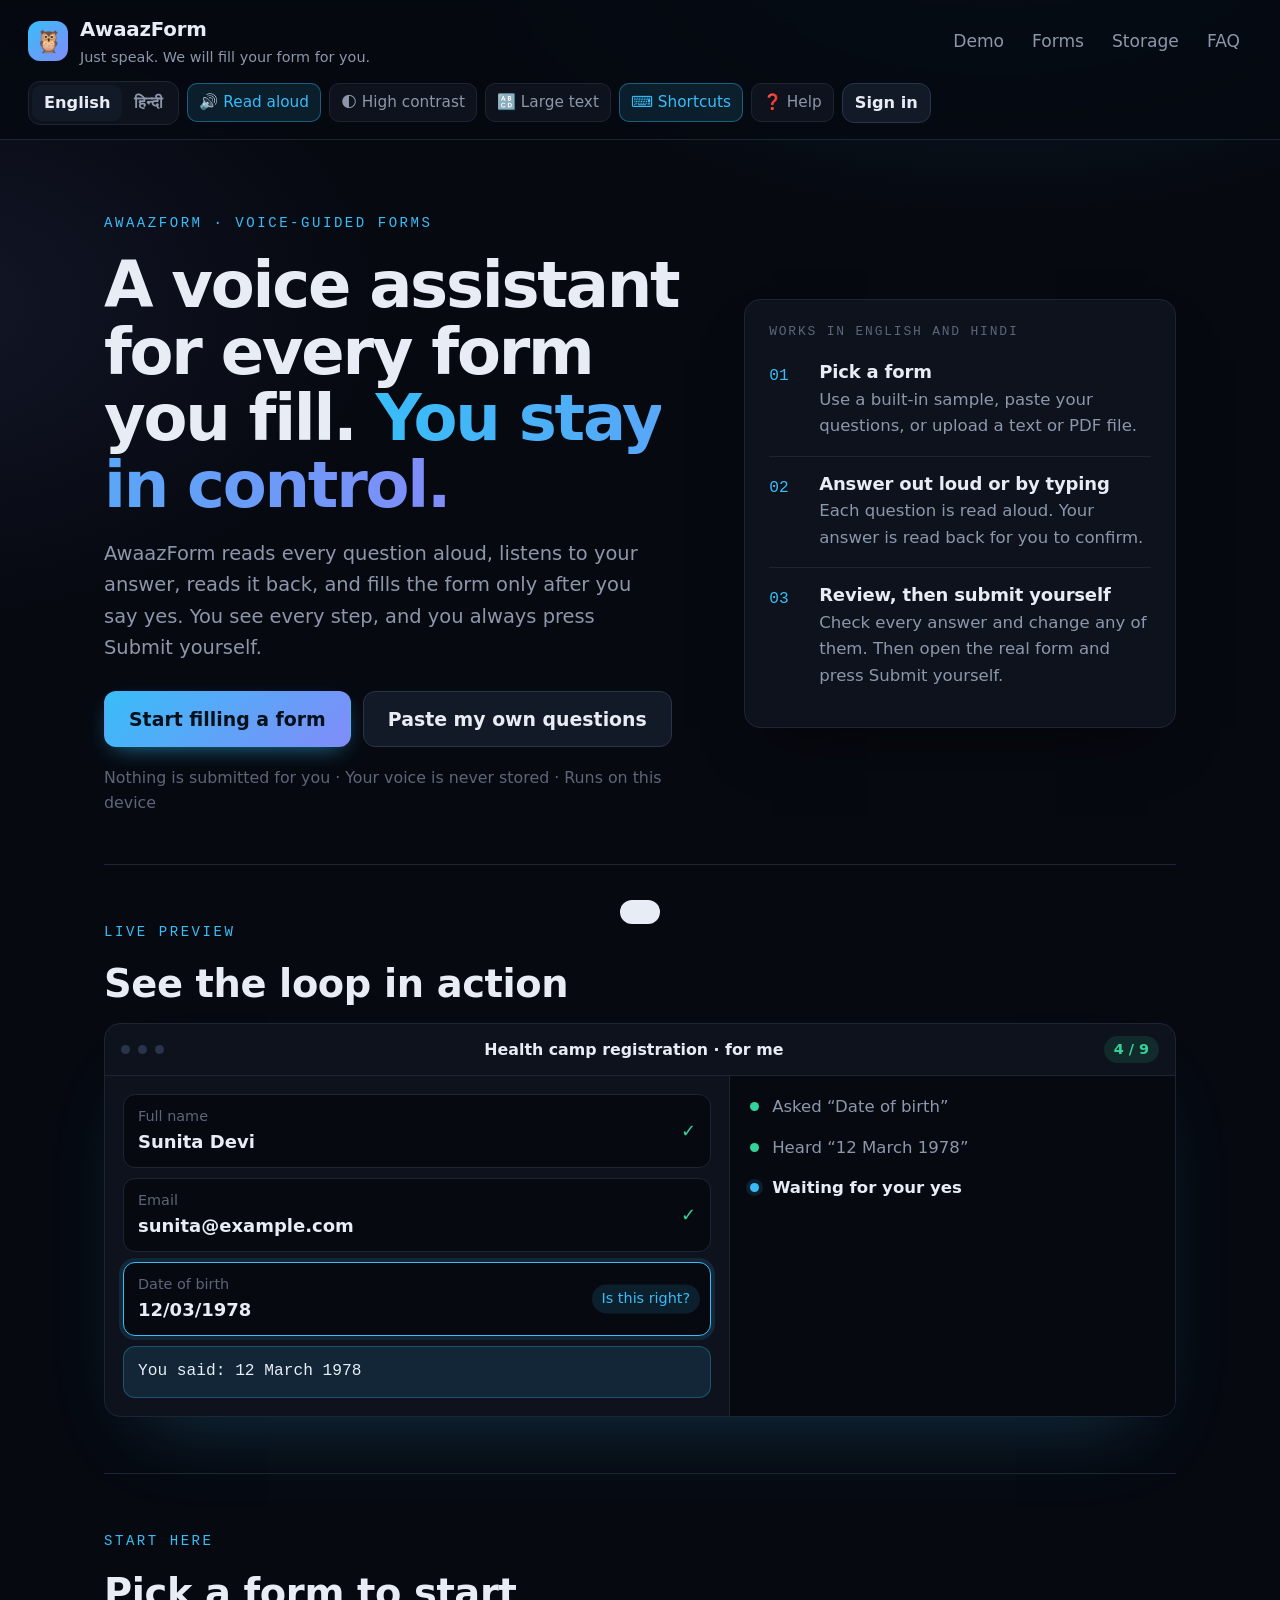
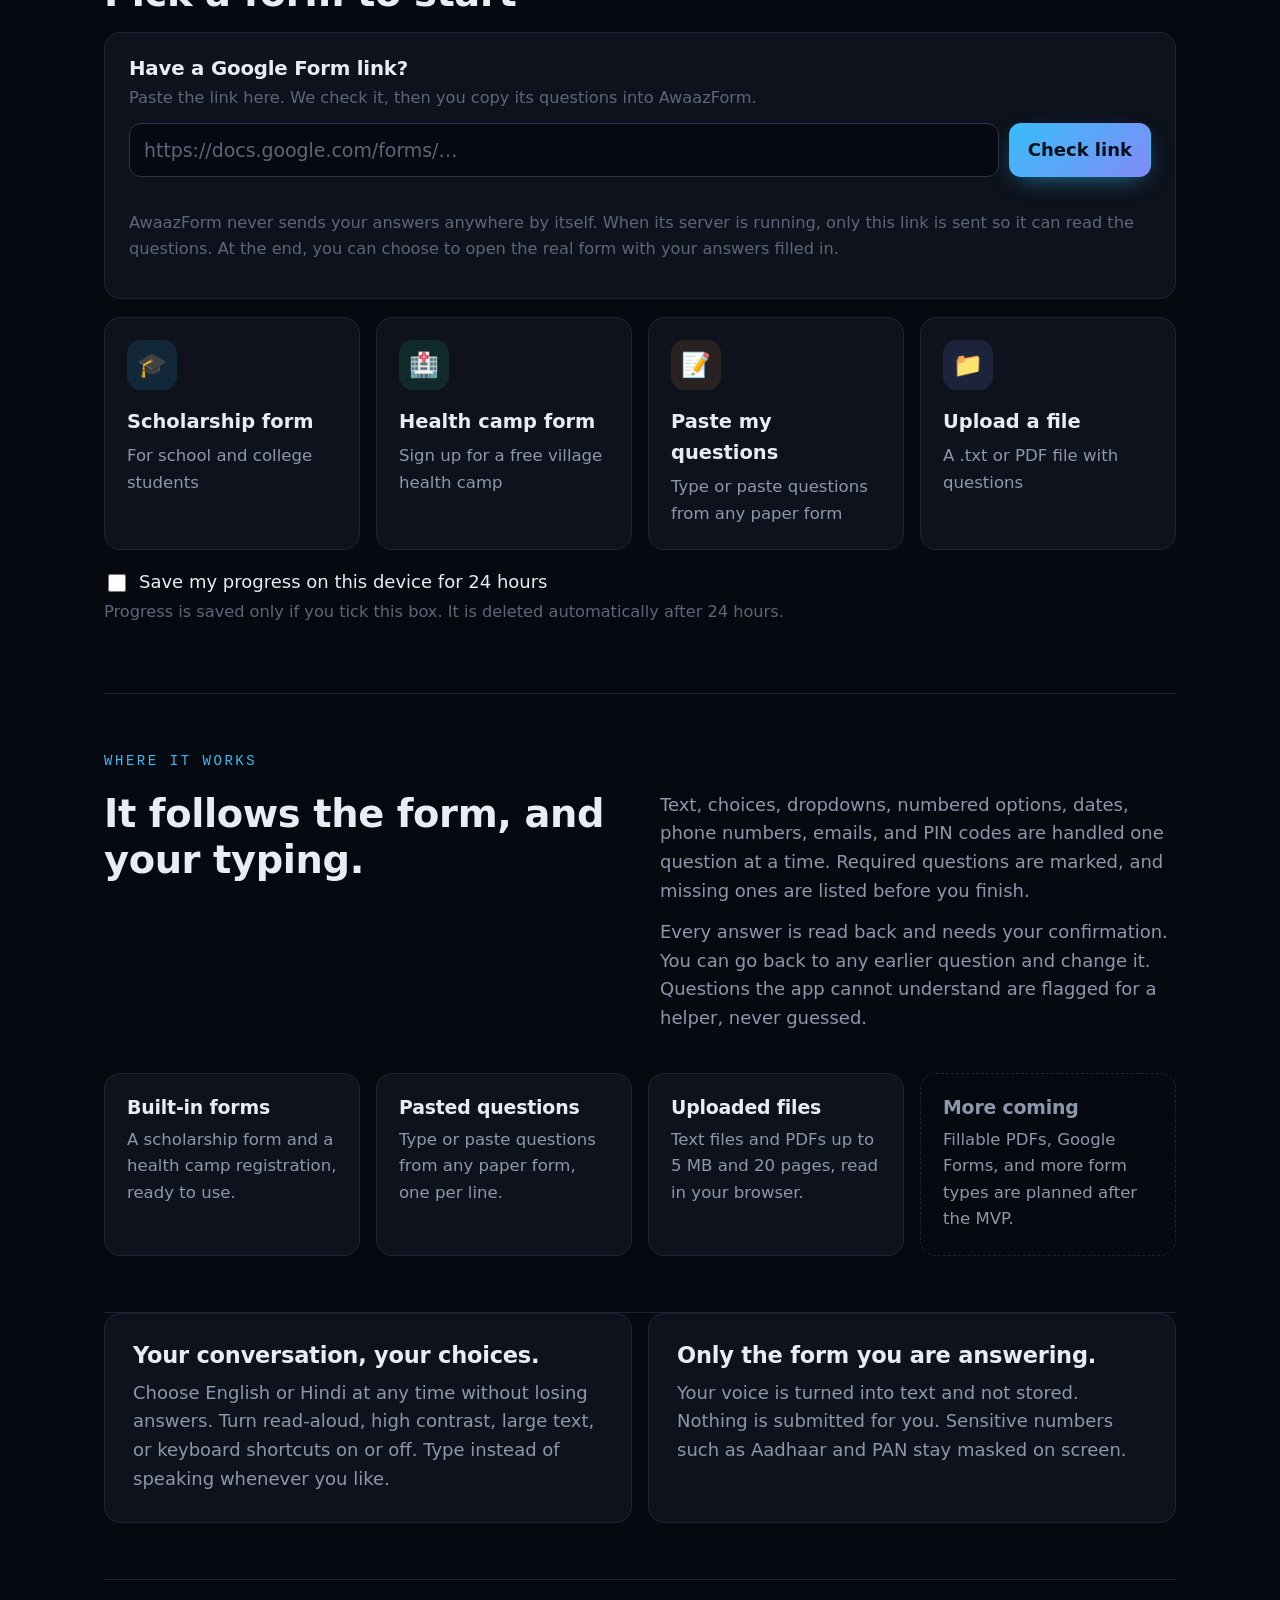
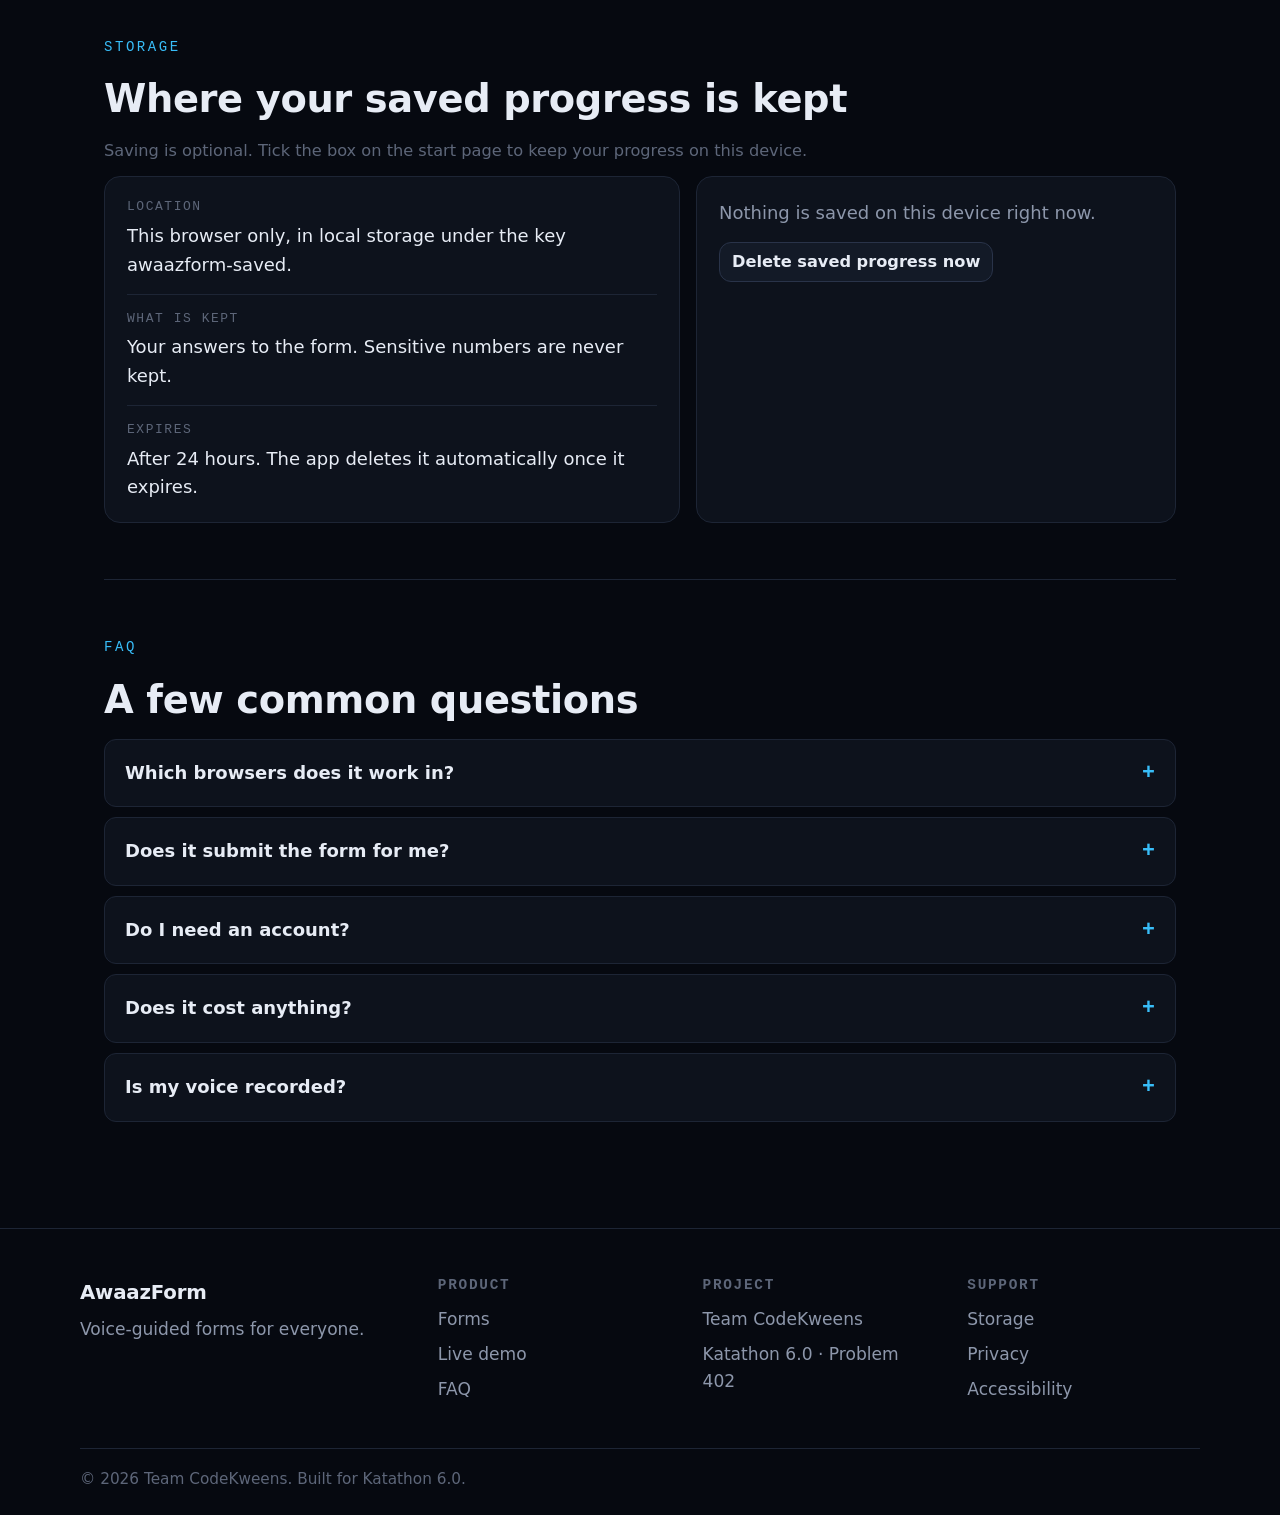
==== commit 161cfa84: "Integrate updated frontend and backend implementation" ====
--- a/index.html
+++ b/index.html
@@ -4,7 +4,7 @@
   <meta charset="utf-8">
   <meta name="viewport" content="width=device-width, initial-scale=1">
   <meta name="referrer" content="no-referrer">
-  <meta http-equiv="Content-Security-Policy" content="default-src 'self'; script-src 'self' https://cdnjs.cloudflare.com; worker-src 'self' blob: https://cdnjs.cloudflare.com; style-src 'self'; img-src 'self' data:; connect-src 'self' https://cdnjs.cloudflare.com; object-src 'none'; base-uri 'none'">
+  <meta http-equiv="Content-Security-Policy" content="default-src 'self'; script-src 'self' https://cdnjs.cloudflare.com; worker-src 'self' blob: https://cdnjs.cloudflare.com; style-src 'self'; img-src 'self' data:; connect-src 'self' https://cdnjs.cloudflare.com http://localhost:8001 http://127.0.0.1:8001; object-src 'none'; base-uri 'none'">
   <title>AwaazForm – Voice-guided forms</title>
   <link rel="icon" href="data:,">
   <link rel="stylesheet" href="css/styles.css">
@@ -300,8 +300,10 @@
       <div class="owl owl-hero" aria-hidden="true">🦉</div>
       <h2 tabindex="-1" data-i18n="doneTitle"></h2>
       <p class="note" data-i18n="doneSub"></p>
+      <p id="fillNote" class="note" role="status" hidden></p>
       <div class="row">
-        <button type="button" id="btnPdf" class="btn primary" data-i18n="exportPdf"></button>
+        <button type="button" id="btnOpenForm" class="btn primary big" hidden data-i18n="openFilled"></button>
+        <button type="button" id="btnPdf" class="btn" data-i18n="exportPdf"></button>
         <button type="button" id="btnCopy" class="btn" data-i18n="copy"></button>
         <button type="button" id="btnNew" class="btn ghost" data-i18n="startOver"></button>
       </div>
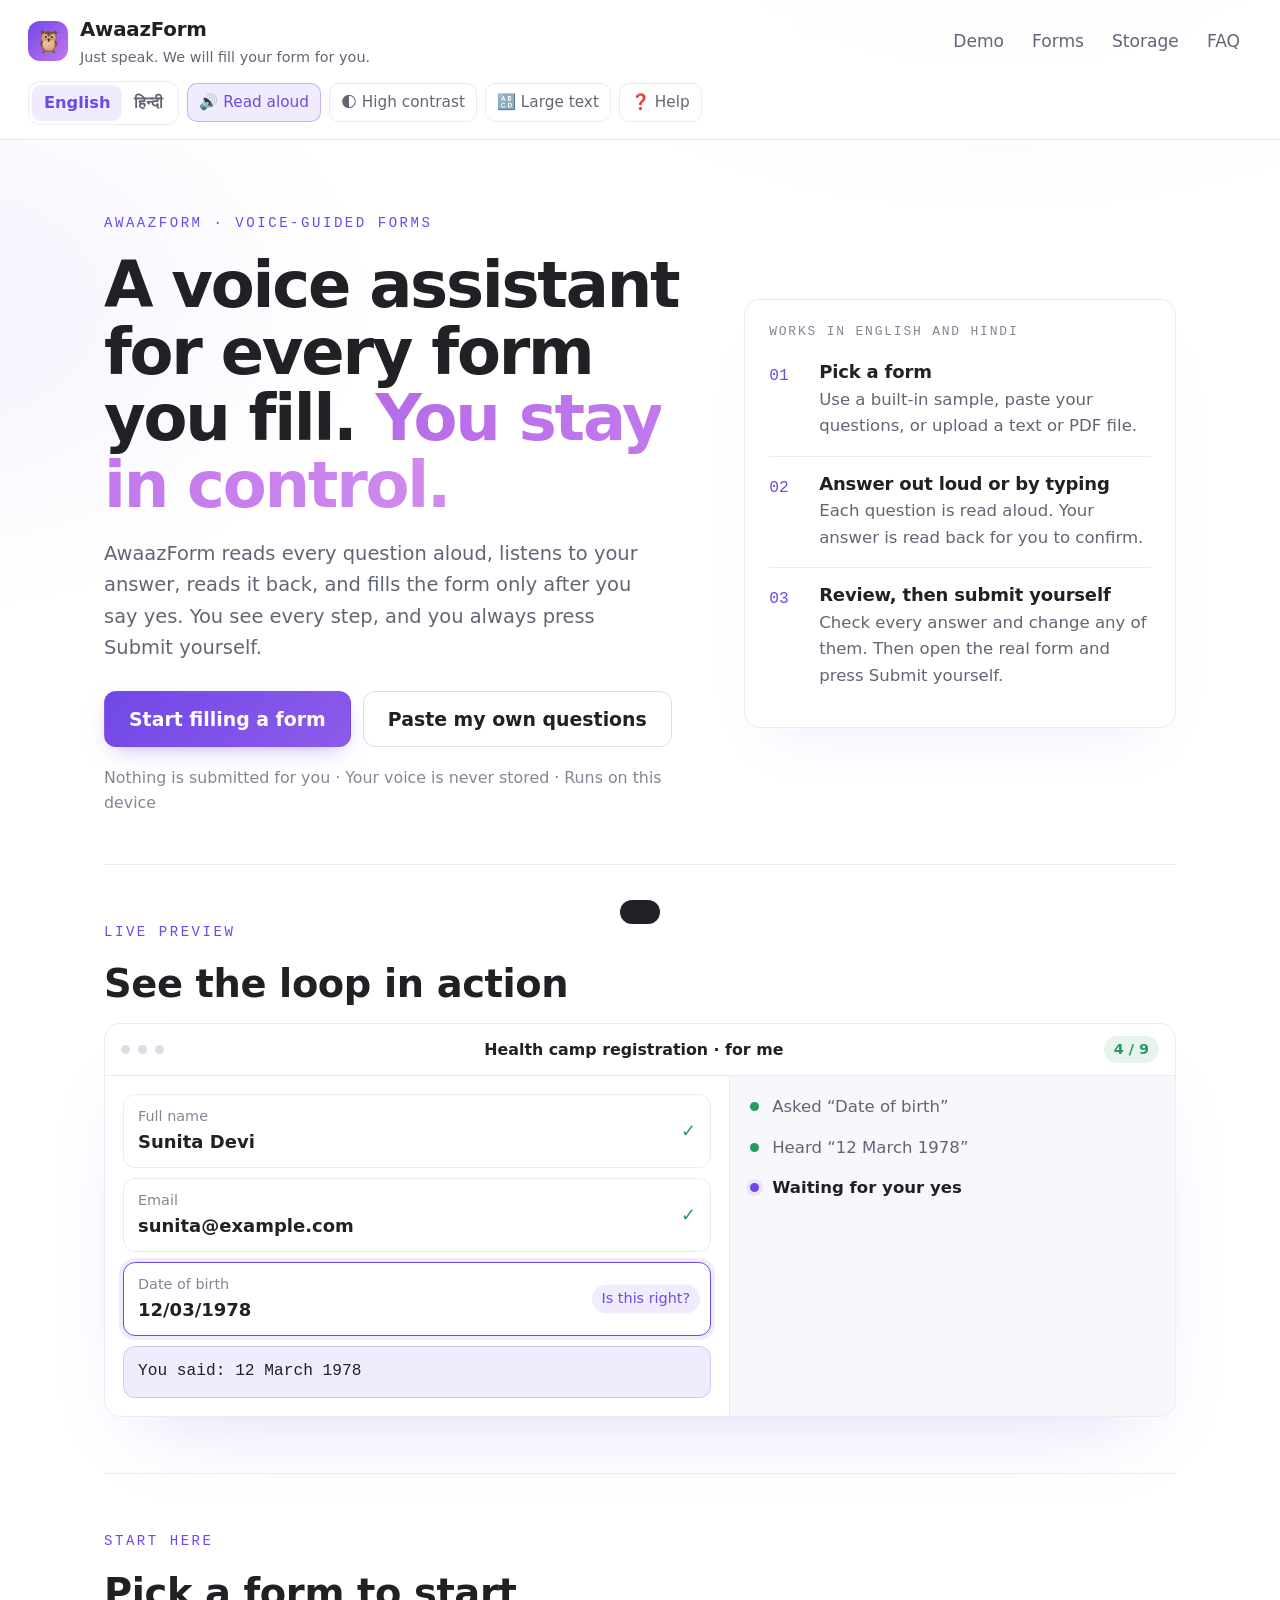
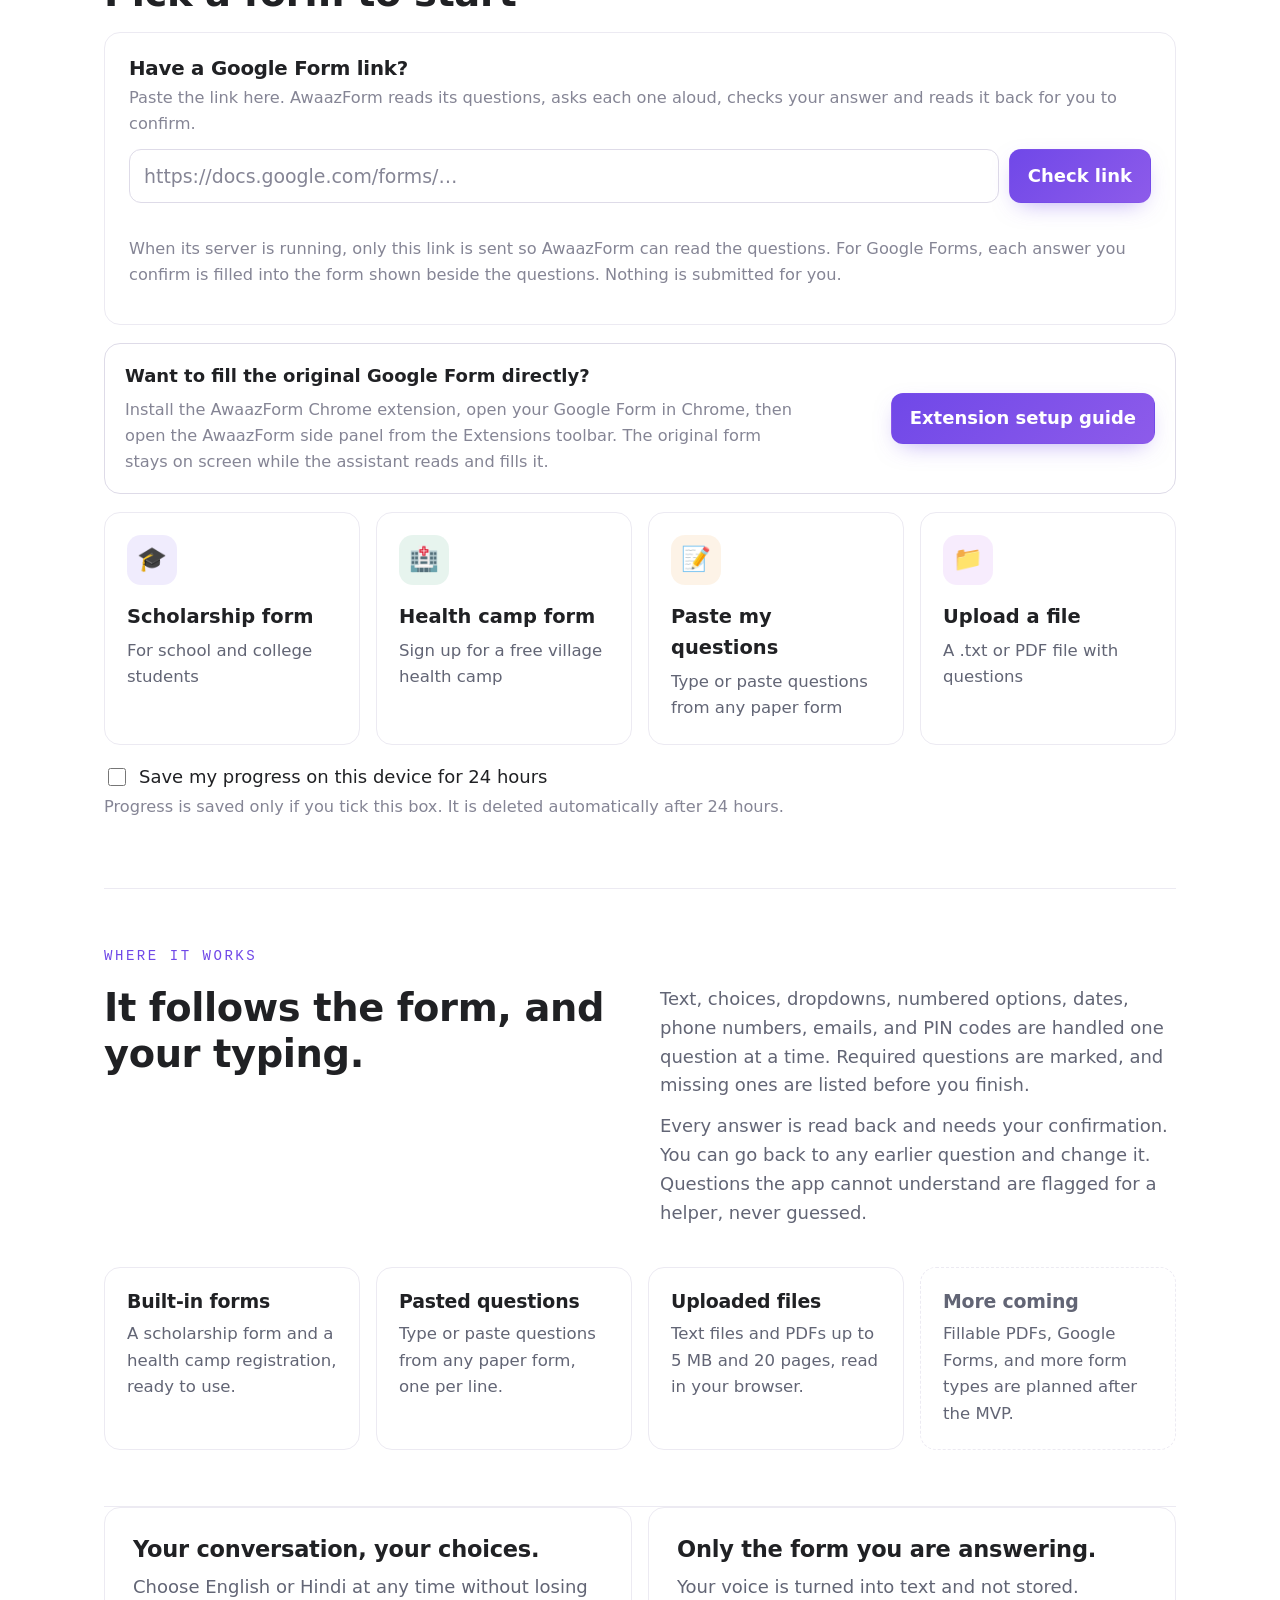
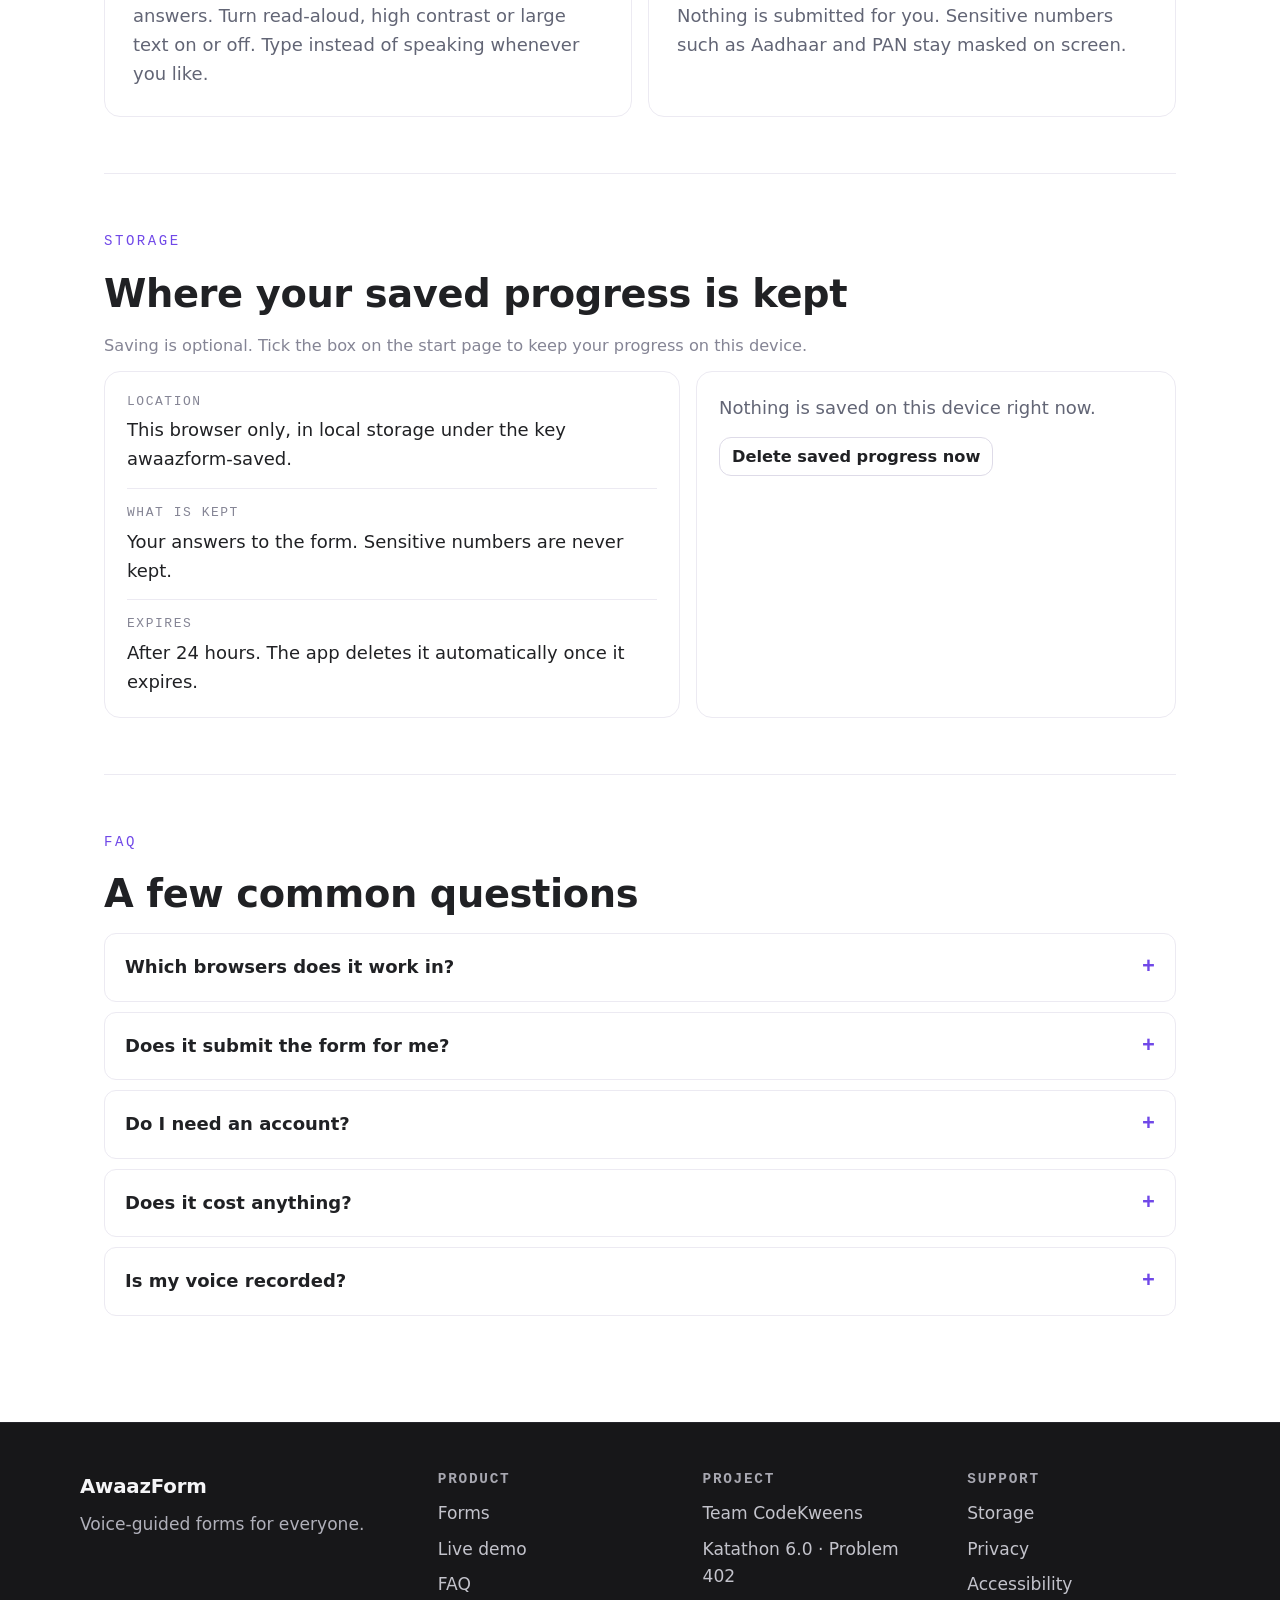
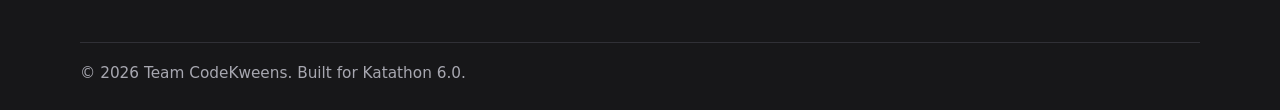
==== commit 32b3b0b7: "Modified version of AwaazForm" ====
--- a/index.html
+++ b/index.html
@@ -4,8 +4,11 @@
   <meta charset="utf-8">
   <meta name="viewport" content="width=device-width, initial-scale=1">
   <meta name="referrer" content="no-referrer">
-  <meta http-equiv="Content-Security-Policy" content="default-src 'self'; script-src 'self' https://cdnjs.cloudflare.com; worker-src 'self' blob: https://cdnjs.cloudflare.com; style-src 'self'; img-src 'self' data:; connect-src 'self' https://cdnjs.cloudflare.com http://localhost:8001 http://127.0.0.1:8001; object-src 'none'; base-uri 'none'">
+  <meta http-equiv="Content-Security-Policy" content="default-src 'self'; script-src 'self' https://cdnjs.cloudflare.com; worker-src 'self' blob: https://cdnjs.cloudflare.com; style-src 'self'; img-src 'self' data:; connect-src 'self' https://cdnjs.cloudflare.com http://localhost:8001 http://127.0.0.1:8001; frame-src https://docs.google.com https://forms.google.com; object-src 'none'; base-uri 'none'">
   <title>AwaazForm – Voice-guided forms</title>
+  <link rel="manifest" href="/manifest.json">
+<meta name="theme-color" content="#4f46e5">
+<meta name="viewport" content="width=device-width, initial-scale=1.0">
   <link rel="icon" href="data:,">
   <link rel="stylesheet" href="css/styles.css">
 </head>
@@ -34,9 +37,7 @@
       <button type="button" class="tool" id="btnAutoRead" aria-pressed="true">🔊 <span data-i18n="autoRead"></span></button>
       <button type="button" class="tool" id="btnContrast" aria-pressed="false">🌓 <span data-i18n="contrast"></span></button>
       <button type="button" class="tool" id="btnLarge" aria-pressed="false">🔠 <span data-i18n="largeText"></span></button>
-      <button type="button" class="tool" id="btnShortcuts" aria-pressed="true">⌨️ <span data-i18n="shortcuts"></span></button>
       <button type="button" class="tool" id="btnHelp">❓ <span data-i18n="help"></span></button>
-      <button type="button" class="btn small" id="btnSignIn" data-i18n="signIn"></button>
     </div>
   </header>
 
@@ -114,12 +115,13 @@
             <button type="submit" class="btn primary" data-i18n="linkCheck"></button>
           </div>
           <p id="linkMsg" class="link-msg" role="status"></p>
-          <div id="linkPanel" class="link-panel" hidden>
-            <a id="linkOpen" class="btn" href="#" target="_blank" rel="noopener noreferrer" data-i18n="linkOpen"></a>
-            <button type="button" class="btn ghost" data-go="paste" data-i18n="linkNext"></button>
-          </div>
           <p class="note" data-i18n="linkNote"></p>
         </form>
+
+        <div class="extension-callout">
+          <div><strong>Want to fill the original Google Form directly?</strong><p class="note">Install the AwaazForm Chrome extension, open your Google Form in Chrome, then open the AwaazForm side panel from the Extensions toolbar. The original form stays on screen while the assistant reads and fills it.</p></div>
+          <a class="btn primary" href="extension/README.md" target="_blank" rel="noopener">Extension setup guide</a>
+        </div>
 
         <div class="card-grid">
           <button type="button" class="choice-card c1" data-sample="scholar">
@@ -227,11 +229,21 @@
         <p id="formTitle" class="form-name"></p>
         <p id="qCount" class="qcount"></p>
       </div>
+      <div class="voice-bar">
+        <button type="button" id="btnVoice" class="btn small" aria-pressed="false"></button>
+        <p id="voiceStatus" class="note" role="status" aria-live="polite"></p>
+      </div>
       <div class="progress" id="progressBar" role="progressbar" aria-label="Form progress" aria-valuemin="0" aria-valuemax="1" aria-valuenow="0">
         <div id="progressFill"></div>
       </div>
       <div id="dots" class="dots" aria-hidden="true"></div>
 
+      <div class="flow-layout">
+      <aside id="formPanel" class="form-panel" aria-labelledby="formPanelTitle" hidden>
+        <div class="workspace-heading"><strong id="formPanelTitle" data-i18n="formPanelTitle"></strong><span class="workspace-status" data-i18n="formPanelStatus"></span></div>
+        <iframe id="formPreview" title="Google Form with your confirmed answers" referrerpolicy="no-referrer"></iframe>
+        <p class="workspace-note" data-i18n="formPanelNote"></p>
+      </aside>
       <article class="question-card">
         <h2 id="qTitle" tabindex="-1"></h2>
         <p><span id="qReq" class="badge"></span></p>
@@ -271,7 +283,9 @@
 
         <div id="readback" class="readback" hidden>
           <p class="rb-title" data-i18n="readbackTitle"></p>
+          <p id="rbSaid" class="rb-q" hidden></p>
           <p id="rbValue" class="rb-value" tabindex="-1"></p>
+          <p id="rbNote" class="rb-q" hidden></p>
           <p id="rbQ" class="rb-q"></p>
           <div class="row big">
             <button type="button" id="btnConfirm" class="btn primary big" data-i18n="confirm"></button>
@@ -280,6 +294,7 @@
           </div>
         </div>
       </article>
+      </div>
     </section>
 
     <!-- SCREEN 4: REVIEW -->
@@ -301,6 +316,10 @@
       <h2 tabindex="-1" data-i18n="doneTitle"></h2>
       <p class="note" data-i18n="doneSub"></p>
       <p id="fillNote" class="note" role="status" hidden></p>
+      <aside id="donePanel" class="form-panel done-panel" aria-labelledby="donePanelTitle" hidden>
+        <div class="workspace-heading"><strong id="donePanelTitle" data-i18n="formPanelTitle"></strong><span class="workspace-status" data-i18n="donePanelStatus"></span></div>
+        <iframe id="doneFrame" title="Google Form with your confirmed answers" referrerpolicy="no-referrer"></iframe>
+      </aside>
       <div class="row">
         <button type="button" id="btnOpenForm" class="btn primary big" hidden data-i18n="openFilled"></button>
         <button type="button" id="btnPdf" class="btn" data-i18n="exportPdf"></button>
@@ -354,12 +373,6 @@
     <button type="button" class="btn primary" data-close data-i18n="close"></button>
   </dialog>
 
-  <dialog id="signDlg" aria-labelledby="signTitle">
-    <h2 id="signTitle" data-i18n="signTitle"></h2>
-    <p data-i18n="signBody"></p>
-    <button type="button" class="btn primary" data-close data-i18n="signContinue"></button>
-  </dialog>
-
   <div id="confetti" class="confetti" aria-hidden="true"></div>
   <article id="printSheet" class="print-sheet"></article>
 
--- a/css/styles.css
+++ b/css/styles.css
@@ -1,367 +1,1534 @@
-/* ===== AwaazForm — dark, blue-accented, accessible ===== */
+/* ===== AwaazForm — clean white, purple-accented, accessible ===== */
+
 :root {
-  --bg: #060910;
-  --surface: #0d121c;
-  --surface-2: #131a27;
-  --line: #1d2535;
-  --line-2: #293349;
-  --ink: #e7ecf5;
-  --muted: #8d97ab;
-  --faint: #5d6679;
-  --accent: #38bdf8;
-  --accent-2: #818cf8;
-  --accent-soft: rgba(56, 189, 248, .12);
-  --warm: #fb923c;
-  --warm-soft: rgba(251, 146, 60, .12);
-  --ok: #34d399;
-  --ok-soft: rgba(52, 211, 153, .12);
-  --err: #f87171;
-  --err-soft: rgba(248, 113, 113, .12);
+  --bg: #ffffff;
+  --surface: #ffffff;
+  --surface-2: #f8f7fc;
+  --line: #eceaf2;
+  --line-2: #dedbe8;
+
+  --ink: #202124;
+  --muted: #626575;
+  --faint: #858595;
+
+  --accent: #7048e8;
+  --accent-2: #c477ee;
+  --accent-soft: rgba(112, 72, 232, .10);
+
+  --warm: #e99a38;
+  --warm-soft: rgba(233, 154, 56, .12);
+
+  --ok: #269b62;
+  --ok-soft: rgba(38, 155, 98, .11);
+
+  --err: #df5555;
+  --err-soft: rgba(223, 85, 85, .10);
+
   --radius: 16px;
   --mono: ui-monospace, SFMono-Regular, Menlo, Consolas, monospace;
 }
+
 body.hc {
-  --bg: #000; --surface: #000; --surface-2: #111; --line: #fff; --line-2: #fff;
-  --ink: #fff; --muted: #fff; --faint: #ddd;
-  --accent: #ffd43b; --accent-2: #00e5ff; --accent-soft: #222;
-  --warm: #ffd43b; --warm-soft: #222; --ok: #7cfc00; --ok-soft: #111;
-  --err: #ff7b72; --err-soft: #111;
+  --bg: #000;
+  --surface: #000;
+  --surface-2: #111;
+  --line: #fff;
+  --line-2: #fff;
+  --ink: #fff;
+  --muted: #fff;
+  --faint: #ddd;
+  --accent: #ffd43b;
+  --accent-2: #00e5ff;
+  --accent-soft: #222;
+  --warm: #ffd43b;
+  --warm-soft: #222;
+  --ok: #7cfc00;
+  --ok-soft: #111;
+  --err: #ff7b72;
+  --err-soft: #111;
 }
 
 [hidden] { display: none !important; }
 *, *::before, *::after { box-sizing: border-box; }
-html { font-size: 18px; scroll-behavior: smooth; scroll-padding-top: 96px; }
+
+html {
+  font-size: 18px;
+  scroll-behavior: smooth;
+  scroll-padding-top: 96px;
+}
+
 html.large { font-size: 21.6px; }
+
 body {
-  margin: 0; min-height: 100vh; color: var(--ink); background-color: var(--bg);
+  margin: 0;
+  min-height: 100vh;
+  color: var(--ink);
+  background-color: var(--bg);
   font-family: "Segoe UI", "Nirmala UI", "Noto Sans Devanagari", system-ui, sans-serif;
-  line-height: 1.6; -webkit-font-smoothing: antialiased;
+  line-height: 1.6;
+  -webkit-font-smoothing: antialiased;
+
   background-image:
-    radial-gradient(900px 520px at 78% -12%, rgba(56, 189, 248, .16), transparent 62%),
-    radial-gradient(760px 520px at -6% 34%, rgba(129, 140, 248, .10), transparent 60%);
+    radial-gradient(900px 520px at 78% -12%, rgba(196, 119, 238, .12), transparent 62%),
+    radial-gradient(760px 520px at -6% 34%, rgba(112, 72, 232, .07), transparent 60%);
+
   background-attachment: fixed;
 }
+
 body.hc { background-image: none; }
-h1, h2, h3, h4 { line-height: 1.2; margin: 0 0 10px; letter-spacing: -.01em; }
+
+h1, h2, h3, h4 {
+  line-height: 1.2;
+  margin: 0 0 10px;
+  letter-spacing: -.01em;
+}
+
 p { margin: 0 0 12px; }
-main { max-width: 1120px; margin: 0 auto; padding: 0 24px 40px; outline: none; }
-:focus-visible { outline: 2px solid var(--accent); outline-offset: 3px; }
+
+main {
+  max-width: 1120px;
+  margin: 0 auto;
+  padding: 0 24px 40px;
+  outline: none;
+}
+
+:focus-visible {
+  outline: 2px solid var(--accent);
+  outline-offset: 3px;
+}
+
 body.hc :focus-visible { outline-color: #ffd43b; }
-.sr-only { position: absolute; width: 1px; height: 1px; overflow: hidden; clip: rect(0 0 0 0); white-space: nowrap; }
-.skip-link { position: absolute; left: -999px; top: 8px; z-index: 99; background: #fff; color: #000; padding: 10px 16px; border-radius: 10px; font-weight: 600; }
+
+.sr-only {
+  position: absolute;
+  width: 1px;
+  height: 1px;
+  overflow: hidden;
+  clip: rect(0 0 0 0);
+  white-space: nowrap;
+}
+
+.skip-link {
+  position: absolute;
+  left: -999px;
+  top: 8px;
+  z-index: 99;
+  background: #fff;
+  color: #000;
+  padding: 10px 16px;
+  border-radius: 10px;
+  font-weight: 600;
+}
+
 .skip-link:focus { left: 8px; }
 
 /* ---------- Top bar ---------- */
+
 .topbar {
-  position: sticky; top: 0; z-index: 30; display: flex; flex-wrap: wrap; gap: 12px 24px; align-items: center;
-  padding: 14px 28px; background: rgba(6, 9, 16, .82); backdrop-filter: blur(14px);
+  position: sticky;
+  top: 0;
+  z-index: 30;
+  display: flex;
+  flex-wrap: wrap;
+  gap: 12px 24px;
+  align-items: center;
+  padding: 14px 28px;
+  background: rgba(255, 255, 255, .88);
+  backdrop-filter: blur(14px);
   border-bottom: 1px solid var(--line);
 }
+
 body.hc .topbar { background: #000; }
-.brand { display: flex; align-items: center; gap: 12px; }
-.brand-name { margin: 0; font-weight: 700; font-size: 1.1rem; letter-spacing: -.01em; }
-.tagline { margin: 0; font-size: .8rem; color: var(--muted); }
+
+.brand {
+  display: flex;
+  align-items: center;
+  gap: 12px;
+}
+
+.brand-name {
+  margin: 0;
+  font-weight: 700;
+  font-size: 1.1rem;
+  letter-spacing: -.01em;
+}
+
+.tagline {
+  margin: 0;
+  font-size: .8rem;
+  color: var(--muted);
+}
+
 .owl {
-  width: 40px; height: 40px; flex: none; display: grid; place-items: center; font-size: 22px;
-  border-radius: 12px; background: linear-gradient(135deg, var(--accent), var(--accent-2));
+  width: 40px;
+  height: 40px;
+  flex: none;
+  display: grid;
+  place-items: center;
+  font-size: 22px;
+  border-radius: 12px;
+  background: linear-gradient(135deg, var(--accent), var(--accent-2));
   animation: bob 3.2s ease-in-out infinite;
 }
+
 .owl.talking { animation: talk .35s ease-in-out infinite alternate; }
 .owl.happy { animation: jump .5s ease-in-out 2; }
-.owl-hero { width: 84px; height: 84px; font-size: 42px; margin: 0 auto 14px; border-radius: 24px; }
-
-.navlinks { display: flex; gap: 4px; margin-left: auto; }
-.navlinks a { color: var(--muted); text-decoration: none; padding: 8px 12px; border-radius: 10px; font-size: .95rem; }
-.navlinks a:hover { color: var(--ink); background: var(--surface-2); }
-.toolbar { display: flex; flex-wrap: wrap; gap: 8px; align-items: center; }
-.lang-switch { display: inline-flex; padding: 3px; border-radius: 12px; background: var(--surface); border: 1px solid var(--line); }
+
+.owl-hero {
+  width: 84px;
+  height: 84px;
+  font-size: 42px;
+  margin: 0 auto 14px;
+  border-radius: 24px;
+}
+
+.navlinks {
+  display: flex;
+  gap: 4px;
+  margin-left: auto;
+}
+
+.navlinks a {
+  color: var(--muted);
+  text-decoration: none;
+  padding: 8px 12px;
+  border-radius: 10px;
+  font-size: .95rem;
+}
+
+.navlinks a:hover {
+  color: var(--ink);
+  background: var(--surface-2);
+}
+
+.toolbar {
+  display: flex;
+  flex-wrap: wrap;
+  gap: 8px;
+  align-items: center;
+}
+
+.lang-switch {
+  display: inline-flex;
+  padding: 3px;
+  border-radius: 12px;
+  background: var(--surface);
+  border: 1px solid var(--line);
+}
+
 .lang-switch button {
-  font: inherit; font-weight: 600; font-size: .9rem; min-height: 36px; padding: 4px 12px; border: 0; border-radius: 9px;
-  background: transparent; color: var(--muted); cursor: pointer;
-}
-.lang-switch button[aria-pressed="true"] { background: var(--surface-2); color: var(--ink); }
+  font: inherit;
+  font-weight: 600;
+  font-size: .9rem;
+  min-height: 36px;
+  padding: 4px 12px;
+  border: 0;
+  border-radius: 9px;
+  background: transparent;
+  color: var(--muted);
+  cursor: pointer;
+}
+
+.lang-switch button[aria-pressed="true"] {
+  background: var(--accent-soft);
+  color: var(--accent);
+}
+
 .tool {
-  font: inherit; font-size: .85rem; min-height: 36px; padding: 6px 11px; border-radius: 10px;
-  border: 1px solid var(--line); background: var(--surface); color: var(--muted); cursor: pointer;
-}
-.tool[aria-pressed="true"] { color: var(--accent); border-color: rgba(56, 189, 248, .4); background: var(--accent-soft); }
-body.hc .tool[aria-pressed="true"] { color: #000; background: #ffd43b; }
+  font: inherit;
+  font-size: .85rem;
+  min-height: 36px;
+  padding: 6px 11px;
+  border-radius: 10px;
+  border: 1px solid var(--line);
+  background: var(--surface);
+  color: var(--muted);
+  cursor: pointer;
+}
+
+.tool[aria-pressed="true"] {
+  color: var(--accent);
+  border-color: rgba(112, 72, 232, .35);
+  background: var(--accent-soft);
+}
+
+body.hc .tool[aria-pressed="true"] {
+  color: #000;
+  background: #ffd43b;
+}
 
 /* ---------- Buttons ---------- */
+
 .btn {
-  font: inherit; font-weight: 600; min-height: 46px; padding: 10px 18px; border-radius: 12px;
-  border: 1px solid var(--line-2); background: var(--surface-2); color: var(--ink); cursor: pointer;
-  text-decoration: none; display: inline-flex; align-items: center; justify-content: center; gap: 8px;
+  font: inherit;
+  font-weight: 600;
+  min-height: 46px;
+  padding: 10px 18px;
+  border-radius: 12px;
+  border: 1px solid var(--line-2);
+  background: var(--surface);
+  color: var(--ink);
+  cursor: pointer;
+  text-decoration: none;
+  display: inline-flex;
+  align-items: center;
+  justify-content: center;
+  gap: 8px;
   transition: transform .15s, border-color .15s, background .15s, box-shadow .15s;
 }
-.btn:hover { border-color: var(--accent); transform: translateY(-1px); }
+
+.btn:hover {
+  border-color: var(--accent);
+  transform: translateY(-1px);
+}
+
 .btn:active { transform: translateY(1px); }
+
 .btn.primary {
-  background: linear-gradient(135deg, var(--accent), var(--accent-2)); color: #04101a; border-color: transparent;
-  box-shadow: 0 8px 24px -10px rgba(56, 189, 248, .7);
-}
-body.hc .btn.primary { background: #ffd43b; color: #000; box-shadow: none; }
+  background: linear-gradient(135deg, #7048e8, #8d5bea);
+  color: #fff;
+  border-color: transparent;
+  box-shadow: 0 8px 24px -10px rgba(112, 72, 232, .55);
+}
+
+body.hc .btn.primary {
+  background: #ffd43b;
+  color: #000;
+  box-shadow: none;
+}
+
 .btn.ghost { background: transparent; }
-.btn.big { font-size: 1.05rem; min-height: 54px; padding: 12px 24px; }
-.btn.small { min-height: 38px; padding: 6px 12px; font-size: .9rem; }
-.btn:disabled { opacity: .45; cursor: not-allowed; transform: none; }
-.row { display: flex; gap: 10px; flex-wrap: wrap; align-items: center; margin: 12px 0; }
+
+.btn.big {
+  font-size: 1.05rem;
+  min-height: 54px;
+  padding: 12px 24px;
+}
+
+.btn.small {
+  min-height: 38px;
+  padding: 6px 12px;
+  font-size: .9rem;
+}
+
+.btn:disabled {
+  opacity: .45;
+  cursor: not-allowed;
+  transform: none;
+}
+
+.row {
+  display: flex;
+  gap: 10px;
+  flex-wrap: wrap;
+  align-items: center;
+  margin: 12px 0;
+}
+
 .row.big { justify-content: center; }
-.nav-row { display: flex; justify-content: space-between; gap: 10px; flex-wrap: wrap; margin-top: 18px; }
+
+.nav-row {
+  display: flex;
+  justify-content: space-between;
+  gap: 10px;
+  flex-wrap: wrap;
+  margin-top: 18px;
+}
 
 /* ---------- Hero ---------- */
-.hero { display: grid; grid-template-columns: 1.15fr .85fr; gap: 56px; align-items: center; padding: 72px 0 48px; }
+
+.hero {
+  display: grid;
+  grid-template-columns: 1.15fr .85fr;
+  gap: 56px;
+  align-items: center;
+  padding: 72px 0 48px;
+}
+
 .eyebrow {
-  font-family: var(--mono); font-size: .78rem; letter-spacing: .18em; text-transform: uppercase;
-  color: var(--accent); margin: 0 0 18px;
-}
-.hero-title { font-size: clamp(2.4rem, 5vw, 3.9rem); font-weight: 700; line-height: 1.04; letter-spacing: -.035em; margin: 0 0 20px; }
-.grad { background: linear-gradient(90deg, var(--accent), var(--accent-2)); -webkit-background-clip: text; background-clip: text; color: transparent; }
-body.hc .grad { background: none; color: #ffd43b; }
-.hero-sub { color: var(--muted); font-size: 1.08rem; max-width: 560px; margin-bottom: 28px; }
-.hero-cta { display: flex; gap: 12px; flex-wrap: wrap; }
-.trust { margin: 18px 0 0; font-size: .88rem; color: var(--faint); }
+  font-family: var(--mono);
+  font-size: .78rem;
+  letter-spacing: .18em;
+  text-transform: uppercase;
+  color: var(--accent);
+  margin: 0 0 18px;
+}
+
+.hero-title {
+  font-size: clamp(2.4rem, 5vw, 3.9rem);
+  font-weight: 700;
+  line-height: 1.04;
+  letter-spacing: -.035em;
+  margin: 0 0 20px;
+}
+
+.grad {
+  background: linear-gradient(90deg, #b66be9, #d08aef);
+  -webkit-background-clip: text;
+  background-clip: text;
+  color: transparent;
+}
+
+body.hc .grad {
+  background: none;
+  color: #ffd43b;
+}
+
+.hero-sub {
+  color: var(--muted);
+  font-size: 1.08rem;
+  max-width: 560px;
+  margin-bottom: 28px;
+}
+
+.hero-cta {
+  display: flex;
+  gap: 12px;
+  flex-wrap: wrap;
+}
+
+.trust {
+  margin: 18px 0 0;
+  font-size: .88rem;
+  color: var(--faint);
+}
 
 .steps-panel {
-  background: var(--surface); border: 1px solid var(--line); border-radius: var(--radius); padding: 22px 24px;
-  box-shadow: 0 30px 60px -30px rgba(0, 0, 0, .7);
-}
-.panel-label { font-family: var(--mono); font-size: .72rem; letter-spacing: .14em; text-transform: uppercase; color: var(--faint); margin: 0 0 14px; }
-.steps { list-style: none; margin: 0; padding: 0; }
-.steps li { display: grid; grid-template-columns: 44px 1fr; gap: 6px; padding: 16px 0; border-top: 1px solid var(--line); }
-.steps li:first-child { border-top: 0; padding-top: 4px; }
-.steps h3 { font-size: 1rem; font-weight: 600; margin: 0 0 4px; }
-.steps p { margin: 0; color: var(--muted); font-size: .92rem; }
-.sn { font-family: var(--mono); color: var(--accent); font-size: .9rem; padding-top: 3px; }
+  background: var(--surface);
+  border: 1px solid var(--line);
+  border-radius: var(--radius);
+  padding: 22px 24px;
+  box-shadow: 0 30px 60px -30px rgba(112, 72, 232, .12);
+}
+
+.panel-label {
+  font-family: var(--mono);
+  font-size: .72rem;
+  letter-spacing: .14em;
+  text-transform: uppercase;
+  color: var(--faint);
+  margin: 0 0 14px;
+}
+
+.steps {
+  list-style: none;
+  margin: 0;
+  padding: 0;
+}
+
+.steps li {
+  display: grid;
+  grid-template-columns: 44px 1fr;
+  gap: 6px;
+  padding: 16px 0;
+  border-top: 1px solid var(--line);
+}
+
+.steps li:first-child {
+  border-top: 0;
+  padding-top: 4px;
+}
+
+.steps h3 {
+  font-size: 1rem;
+  font-weight: 600;
+  margin: 0 0 4px;
+}
+
+.steps p {
+  margin: 0;
+  color: var(--muted);
+  font-size: .92rem;
+}
+
+.sn {
+  font-family: var(--mono);
+  color: var(--accent);
+  font-size: .9rem;
+  padding-top: 3px;
+}
 
 /* ---------- Sections ---------- */
-.sect { padding: 56px 0; border-top: 1px solid var(--line); }
-.section-title { font-size: clamp(1.6rem, 3vw, 2.2rem); font-weight: 650; margin: 0 0 16px; }
-.split { display: grid; grid-template-columns: 1fr 1fr; gap: 40px; align-items: start; }
+
+.sect {
+  padding: 56px 0;
+  border-top: 1px solid var(--line);
+}
+
+.section-title {
+  font-size: clamp(1.6rem, 3vw, 2.2rem);
+  font-weight: 650;
+  margin: 0 0 16px;
+}
+
+.split {
+  display: grid;
+  grid-template-columns: 1fr 1fr;
+  gap: 40px;
+  align-items: start;
+}
+
 .split p { color: var(--muted); }
-.note { color: var(--faint); font-size: .9rem; }
+
+.note {
+  color: var(--faint);
+  font-size: .9rem;
+}
 
 /* ---------- Demo ---------- */
+
 .demo {
-  overflow: hidden; background: var(--surface); border: 1px solid var(--line); border-radius: var(--radius);
-  box-shadow: 0 40px 80px -40px rgba(56, 189, 248, .25);
-}
-.demo-bar { display: flex; align-items: center; gap: 8px; padding: 12px 16px; border-bottom: 1px solid var(--line); color: var(--muted); font-size: .88rem; }
-.demo-bar > span { width: 9px; height: 9px; border-radius: 50%; background: var(--line-2); }
-.demo-bar em { font-style: normal; font-weight: 600; color: var(--ink); margin: 0 auto; }
-.demo-bar .verified { background: var(--ok-soft); color: var(--ok); padding: 2px 10px; border-radius: 99px; font-size: .8rem; font-weight: 600; }
-.demo-body { display: grid; grid-template-columns: 1.4fr 1fr; }
-.demo-form { padding: 18px; display: grid; gap: 10px; }
-.demo-field { position: relative; background: var(--bg); border: 1px solid var(--line); border-radius: 12px; padding: 10px 14px; }
-.demo-field small { display: block; color: var(--faint); font-size: .8rem; }
+  overflow: hidden;
+  background: var(--surface);
+  border: 1px solid var(--line);
+  border-radius: var(--radius);
+  box-shadow: 0 40px 80px -40px rgba(112, 72, 232, .22);
+}
+
+.demo-bar {
+  display: flex;
+  align-items: center;
+  gap: 8px;
+  padding: 12px 16px;
+  border-bottom: 1px solid var(--line);
+  color: var(--muted);
+  font-size: .88rem;
+}
+
+.demo-bar > span {
+  width: 9px;
+  height: 9px;
+  border-radius: 50%;
+  background: var(--line-2);
+}
+
+.demo-bar em {
+  font-style: normal;
+  font-weight: 600;
+  color: var(--ink);
+  margin: 0 auto;
+}
+
+.demo-bar .verified {
+  background: var(--ok-soft);
+  color: var(--ok);
+  padding: 2px 10px;
+  border-radius: 99px;
+  font-size: .8rem;
+  font-weight: 600;
+}
+
+.demo-body {
+  display: grid;
+  grid-template-columns: 1.4fr 1fr;
+}
+
+.demo-form {
+  padding: 18px;
+  display: grid;
+  gap: 10px;
+}
+
+.demo-field {
+  position: relative;
+  background: var(--bg);
+  border: 1px solid var(--line);
+  border-radius: 12px;
+  padding: 10px 14px;
+}
+
+.demo-field small {
+  display: block;
+  color: var(--faint);
+  font-size: .8rem;
+}
+
 .demo-field strong { font-weight: 600; }
-.demo-field .tick { position: absolute; right: 14px; top: 50%; transform: translateY(-50%); color: var(--ok); font-weight: 700; }
-.demo-field.active { border-color: var(--accent); box-shadow: 0 0 0 4px var(--accent-soft); }
-.demo-field .chip { position: absolute; right: 10px; top: 50%; transform: translateY(-50%); background: var(--accent-soft); color: var(--accent); border-radius: 99px; padding: 3px 10px; font-size: .8rem; }
-.demo-say { background: var(--accent-soft); color: var(--ink); border: 1px solid rgba(56, 189, 248, .3); border-radius: 12px; padding: 12px 14px; font-family: var(--mono); font-size: .9rem; }
-.demo-log { padding: 18px 20px; border-left: 1px solid var(--line); background: var(--bg); }
-.demo-log .log { position: relative; margin: 0 0 14px; padding-left: 22px; color: var(--muted); font-size: .92rem; }
-.demo-log .log::before { content: ""; position: absolute; left: 0; top: 8px; width: 9px; height: 9px; border-radius: 50%; background: var(--ok); }
-.demo-log .log.now { color: var(--ink); font-weight: 600; }
-.demo-log .log.now::before { background: var(--accent); box-shadow: 0 0 0 4px var(--accent-soft); }
+
+.demo-field .tick {
+  position: absolute;
+  right: 14px;
+  top: 50%;
+  transform: translateY(-50%);
+  color: var(--ok);
+  font-weight: 700;
+}
+
+.demo-field.active {
+  border-color: var(--accent);
+  box-shadow: 0 0 0 4px var(--accent-soft);
+}
+
+.demo-field .chip {
+  position: absolute;
+  right: 10px;
+  top: 50%;
+  transform: translateY(-50%);
+  background: var(--accent-soft);
+  color: var(--accent);
+  border-radius: 99px;
+  padding: 3px 10px;
+  font-size: .8rem;
+}
+
+.demo-say {
+  background: var(--accent-soft);
+  color: var(--ink);
+  border: 1px solid rgba(112, 72, 232, .22);
+  border-radius: 12px;
+  padding: 12px 14px;
+  font-family: var(--mono);
+  font-size: .9rem;
+}
+
+.demo-log {
+  padding: 18px 20px;
+  border-left: 1px solid var(--line);
+  background: var(--surface-2);
+}
+
+.demo-log .log {
+  position: relative;
+  margin: 0 0 14px;
+  padding-left: 22px;
+  color: var(--muted);
+  font-size: .92rem;
+}
+
+.demo-log .log::before {
+  content: "";
+  position: absolute;
+  left: 0;
+  top: 8px;
+  width: 9px;
+  height: 9px;
+  border-radius: 50%;
+  background: var(--ok);
+}
+
+.demo-log .log.now {
+  color: var(--ink);
+  font-weight: 600;
+}
+
+.demo-log .log.now::before {
+  background: var(--accent);
+  box-shadow: 0 0 0 4px var(--accent-soft);
+}
 
 /* ---------- Forms: link + cards ---------- */
-.link-card { background: var(--surface); border: 1px solid var(--line); border-radius: var(--radius); padding: 24px; margin: 0 0 18px; }
-.link-title { font-size: 1.1rem; font-weight: 600; margin: 0 0 4px; }
-.link-row { display: flex; gap: 10px; flex-wrap: wrap; margin-top: 12px; }
-.link-row .input { flex: 1 1 280px; width: auto; }
-.link-msg { min-height: 1.4em; color: var(--muted); font-size: .92rem; margin: 10px 0 0; }
-.link-panel { display: flex; gap: 10px; flex-wrap: wrap; margin: 8px 0 4px; }
-.card-grid { display: grid; grid-template-columns: repeat(auto-fit, minmax(230px, 1fr)); gap: 16px; margin: 0 0 18px; }
+
+.link-card {
+  background: var(--surface);
+  border: 1px solid var(--line);
+  border-radius: var(--radius);
+  padding: 24px;
+  margin: 0 0 18px;
+}
+
+.link-title {
+  font-size: 1.1rem;
+  font-weight: 600;
+  margin: 0 0 4px;
+}
+
+.link-row {
+  display: flex;
+  gap: 10px;
+  flex-wrap: wrap;
+  margin-top: 12px;
+}
+
+.link-row .input {
+  flex: 1 1 280px;
+  width: auto;
+}
+
+.link-msg {
+  min-height: 1.4em;
+  color: var(--muted);
+  font-size: .92rem;
+  margin: 10px 0 0;
+}
+
+.link-panel {
+  display: flex;
+  gap: 10px;
+  flex-wrap: wrap;
+  margin: 8px 0 4px;
+}
+
+.card-grid {
+  display: grid;
+  grid-template-columns: repeat(auto-fit, minmax(230px, 1fr));
+  gap: 16px;
+  margin: 0 0 18px;
+}
+
 .choice-card {
-  display: flex; flex-direction: column; align-items: flex-start; gap: 6px; text-align: left; font: inherit; color: var(--ink);
-  padding: 22px; min-height: 180px; border-radius: var(--radius); border: 1px solid var(--line); background: var(--surface);
-  cursor: pointer; transition: transform .2s, border-color .2s, background .2s;
-}
-.choice-card:hover { transform: translateY(-3px); border-color: var(--accent); background: var(--surface-2); }
-.big-emoji { display: grid; place-items: center; width: 50px; height: 50px; margin-bottom: 10px; border-radius: 14px; font-size: 24px; background: var(--accent-soft); }
+  display: flex;
+  flex-direction: column;
+  align-items: flex-start;
+  gap: 6px;
+  text-align: left;
+  font: inherit;
+  color: var(--ink);
+  padding: 22px;
+  min-height: 180px;
+  border-radius: var(--radius);
+  border: 1px solid var(--line);
+  background: var(--surface);
+  cursor: pointer;
+  transition: transform .2s, border-color .2s, background .2s;
+}
+
+.choice-card:hover {
+  transform: translateY(-3px);
+  border-color: var(--accent);
+  background: var(--surface-2);
+}
+
+.big-emoji {
+  display: grid;
+  place-items: center;
+  width: 50px;
+  height: 50px;
+  margin-bottom: 10px;
+  border-radius: 14px;
+  font-size: 24px;
+  background: var(--accent-soft);
+}
+
 .choice-card.c2 .big-emoji { background: var(--ok-soft); }
 .choice-card.c3 .big-emoji { background: var(--warm-soft); }
-.choice-card.c4 .big-emoji { background: rgba(129, 140, 248, .14); }
-.ct { font-weight: 600; font-size: 1.08rem; }
-.cd { color: var(--muted); font-size: .92rem; }
-.resume { display: flex; flex-wrap: wrap; gap: 12px; align-items: center; justify-content: space-between; background: var(--warm-soft); border: 1px solid rgba(251, 146, 60, .35); border-radius: var(--radius); padding: 16px 20px; margin: 0 0 18px; }
-.save-row { display: flex; gap: 10px; align-items: center; font-weight: 500; margin: 10px 0 2px; cursor: pointer; }
-input[type="checkbox"] { width: 18px; height: 18px; accent-color: var(--accent); }
+.choice-card.c4 .big-emoji { background: rgba(196, 119, 238, .14); }
+
+.ct {
+  font-weight: 600;
+  font-size: 1.08rem;
+}
+
+.cd {
+  color: var(--muted);
+  font-size: .92rem;
+}
+
+.resume {
+  display: flex;
+  flex-wrap: wrap;
+  gap: 12px;
+  align-items: center;
+  justify-content: space-between;
+  background: var(--warm-soft);
+  border: 1px solid rgba(233, 154, 56, .35);
+  border-radius: var(--radius);
+  padding: 16px 20px;
+  margin: 0 0 18px;
+}
+
+.save-row {
+  display: flex;
+  gap: 10px;
+  align-items: center;
+  font-weight: 500;
+  margin: 10px 0 2px;
+  cursor: pointer;
+}
+
+input[type="checkbox"] {
+  width: 18px;
+  height: 18px;
+  accent-color: var(--accent);
+}
 
 /* ---------- Platform & feature cards ---------- */
-.platform-grid { display: grid; grid-template-columns: repeat(auto-fit, minmax(210px, 1fr)); gap: 16px; margin-top: 28px; }
-.plat { background: var(--surface); border: 1px solid var(--line); border-radius: var(--radius); padding: 22px; }
-.plat h4 { font-size: 1.05rem; font-weight: 600; margin: 0 0 8px; }
-.plat p { color: var(--muted); font-size: .92rem; margin: 0; }
-.plat.more { border-style: dashed; background: transparent; }
+
+.platform-grid {
+  display: grid;
+  grid-template-columns: repeat(auto-fit, minmax(210px, 1fr));
+  gap: 16px;
+  margin-top: 28px;
+}
+
+.plat {
+  background: var(--surface);
+  border: 1px solid var(--line);
+  border-radius: var(--radius);
+  padding: 22px;
+}
+
+.plat h4 {
+  font-size: 1.05rem;
+  font-weight: 600;
+  margin: 0 0 8px;
+}
+
+.plat p {
+  color: var(--muted);
+  font-size: .92rem;
+  margin: 0;
+}
+
+.plat.more {
+  border-style: dashed;
+  background: transparent;
+}
+
 .plat.more h4 { color: var(--muted); }
-.duo { display: grid; grid-template-columns: 1fr 1fr; gap: 16px; padding-top: 0; }
-.fcard { background: var(--surface); border: 1px solid var(--line); border-radius: var(--radius); padding: 28px; }
-.fcard h3 { font-size: 1.25rem; font-weight: 600; }
-.fcard p { color: var(--muted); margin: 0; }
+
+.duo {
+  display: grid;
+  grid-template-columns: 1fr 1fr;
+  gap: 16px;
+  padding-top: 0;
+}
+
+.fcard {
+  background: var(--surface);
+  border: 1px solid var(--line);
+  border-radius: var(--radius);
+  padding: 28px;
+}
+
+.fcard h3 {
+  font-size: 1.25rem;
+  font-weight: 600;
+}
+
+.fcard p {
+  color: var(--muted);
+  margin: 0;
+}
 
 /* ---------- Storage ---------- */
-.store-box { display: grid; grid-template-columns: 1.2fr 1fr; gap: 16px; }
-.kv { margin: 0; background: var(--surface); border: 1px solid var(--line); border-radius: var(--radius); padding: 6px 22px; }
-.kv > div { padding: 14px 0; border-top: 1px solid var(--line); }
+
+.store-box {
+  display: grid;
+  grid-template-columns: 1.2fr 1fr;
+  gap: 16px;
+}
+
+.kv {
+  margin: 0;
+  background: var(--surface);
+  border: 1px solid var(--line);
+  border-radius: var(--radius);
+  padding: 6px 22px;
+}
+
+.kv > div {
+  padding: 14px 0;
+  border-top: 1px solid var(--line);
+}
+
 .kv > div:first-child { border-top: 0; }
-.kv dt { font-family: var(--mono); font-size: .72rem; letter-spacing: .12em; text-transform: uppercase; color: var(--faint); margin-bottom: 4px; }
-.kv dd { margin: 0; color: var(--ink); }
-.store-status { background: var(--surface); border: 1px solid var(--line); border-radius: var(--radius); padding: 22px; display: flex; flex-direction: column; gap: 14px; align-items: flex-start; }
-#storeStatus { margin: 0; color: var(--muted); }
+
+.kv dt {
+  font-family: var(--mono);
+  font-size: .72rem;
+  letter-spacing: .12em;
+  text-transform: uppercase;
+  color: var(--faint);
+  margin-bottom: 4px;
+}
+
+.kv dd {
+  margin: 0;
+  color: var(--ink);
+}
+
+.store-status {
+  background: var(--surface);
+  border: 1px solid var(--line);
+  border-radius: var(--radius);
+  padding: 22px;
+  display: flex;
+  flex-direction: column;
+  gap: 14px;
+  align-items: flex-start;
+}
+
+#storeStatus {
+  margin: 0;
+  color: var(--muted);
+}
 
 /* ---------- FAQ ---------- */
-.faq { background: var(--surface); border: 1px solid var(--line); border-radius: 12px; padding: 0 20px; margin-bottom: 10px; }
-.faq summary { cursor: pointer; list-style: none; padding: 16px 0; font-weight: 600; display: flex; justify-content: space-between; align-items: center; gap: 12px; }
+
+.faq {
+  background: var(--surface);
+  border: 1px solid var(--line);
+  border-radius: 12px;
+  padding: 0 20px;
+  margin-bottom: 10px;
+}
+
+.faq summary {
+  cursor: pointer;
+  list-style: none;
+  padding: 16px 0;
+  font-weight: 600;
+  display: flex;
+  justify-content: space-between;
+  align-items: center;
+  gap: 12px;
+}
+
 .faq summary::-webkit-details-marker { display: none; }
-.faq summary::after { content: "+"; font-family: var(--mono); color: var(--accent); font-size: 1.2rem; }
+
+.faq summary::after {
+  content: "+";
+  font-family: var(--mono);
+  color: var(--accent);
+  font-size: 1.2rem;
+}
+
 .faq[open] summary::after { content: "–"; }
-.faq p { color: var(--muted); padding: 0 0 18px; margin: 0; }
+
+.faq p {
+  color: var(--muted);
+  padding: 0 0 18px;
+  margin: 0;
+}
 
 /* ---------- Footer ---------- */
-.foot { border-top: 1px solid var(--line); background: var(--bg); padding: 48px 24px 24px; }
-.foot-grid { max-width: 1120px; margin: 0 auto; display: grid; grid-template-columns: 1.4fr repeat(3, 1fr); gap: 32px; }
-.foot h4 { font-size: .8rem; font-family: var(--mono); letter-spacing: .12em; text-transform: uppercase; color: var(--faint); margin: 0 0 12px; }
-.foot a { display: block; color: var(--muted); text-decoration: none; margin-bottom: 8px; font-size: .95rem; }
-.foot a:hover { color: var(--ink); }
-.foot-tag { color: var(--muted); font-size: .95rem; margin: 8px 0 0; }
-.foot-bottom { max-width: 1120px; margin: 36px auto 0; padding-top: 18px; border-top: 1px solid var(--line); color: var(--faint); font-size: .85rem; }
+
+.foot {
+  border-top: 1px solid #25252b;
+  background: #171719;
+  color: #f5f5f7;
+  padding: 48px 24px 24px;
+}
+
+.foot-grid {
+  max-width: 1120px;
+  margin: 0 auto;
+  display: grid;
+  grid-template-columns: 1.4fr repeat(3, 1fr);
+  gap: 32px;
+}
+
+.foot h4 {
+  font-size: .8rem;
+  font-family: var(--mono);
+  letter-spacing: .12em;
+  text-transform: uppercase;
+  color: #a7a7b0;
+  margin: 0 0 12px;
+}
+
+.foot a {
+  display: block;
+  color: #c3c3cb;
+  text-decoration: none;
+  margin-bottom: 8px;
+  font-size: .95rem;
+}
+
+.foot a:hover { color: #c477ee; }
+
+.foot-tag {
+  color: #b0b0ba;
+  font-size: .95rem;
+  margin: 8px 0 0;
+}
+
+.foot-bottom {
+  max-width: 1120px;
+  margin: 36px auto 0;
+  padding-top: 18px;
+  border-top: 1px solid #303036;
+  color: #a7a7b0;
+  font-size: .85rem;
+}
 
 /* ---------- Paste / upload ---------- */
-.panel { background: var(--surface); border: 1px solid var(--line); border-radius: var(--radius); padding: 26px; }
+
+.panel {
+  background: var(--surface);
+  border: 1px solid var(--line);
+  border-radius: var(--radius);
+  padding: 26px;
+}
+
 .input {
-  width: 100%; font: inherit; font-size: 1.05rem; min-height: 52px; padding: 11px 14px; border-radius: 12px;
-  border: 1px solid var(--line-2); background: var(--bg); color: var(--ink);
-}
+  width: 100%;
+  font: inherit;
+  font-size: 1.05rem;
+  min-height: 52px;
+  padding: 11px 14px;
+  border-radius: 12px;
+  border: 1px solid var(--line-2);
+  background: var(--bg);
+  color: var(--ink);
+}
+
 .input::placeholder { color: var(--faint); }
-.input:focus { border-color: var(--accent); box-shadow: 0 0 0 4px var(--accent-soft); outline: none; }
+
+.input:focus {
+  border-color: var(--accent);
+  box-shadow: 0 0 0 4px var(--accent-soft);
+  outline: none;
+}
+
 textarea.input { resize: vertical; }
-.label { display: block; font-weight: 600; margin: 14px 0 6px; }
-.file-input { font: inherit; color: var(--muted); margin-top: 4px; }
+
+.label {
+  display: block;
+  font-weight: 600;
+  margin: 14px 0 6px;
+}
+
+.file-input {
+  font: inherit;
+  color: var(--muted);
+  margin-top: 4px;
+}
+
 .upload { margin-top: 12px; }
 
 /* ---------- Guided flow ---------- */
-.flow-head { display: flex; justify-content: space-between; align-items: center; flex-wrap: wrap; gap: 10px; margin-bottom: 12px; }
-.form-name { margin: 0; color: var(--muted); font-weight: 500; }
-.qcount { margin: 0; font-family: var(--mono); font-size: .85rem; color: var(--accent); background: var(--accent-soft); padding: 4px 12px; border-radius: 99px; }
-.progress { height: 6px; border-radius: 99px; background: var(--line); overflow: hidden; }
-#progressFill { height: 100%; width: 0; border-radius: 99px; background: linear-gradient(90deg, var(--accent), var(--accent-2)); transition: width .5s ease; }
-.dots { display: flex; flex-wrap: wrap; gap: 6px; margin: 14px 0 22px; }
-.dot { width: 10px; height: 10px; border-radius: 50%; background: var(--line-2); transition: transform .2s, background .2s; }
+
+.flow-head {
+  display: flex;
+  justify-content: space-between;
+  align-items: center;
+  flex-wrap: wrap;
+  gap: 10px;
+  margin-bottom: 12px;
+}
+
+.form-name {
+  margin: 0;
+  color: var(--muted);
+  font-weight: 500;
+}
+
+.qcount {
+  margin: 0;
+  font-family: var(--mono);
+  font-size: .85rem;
+  color: var(--accent);
+  background: var(--accent-soft);
+  padding: 4px 12px;
+  border-radius: 99px;
+}
+
+.progress {
+  height: 6px;
+  border-radius: 99px;
+  background: var(--line);
+  overflow: hidden;
+}
+
+#progressFill {
+  height: 100%;
+  width: 0;
+  border-radius: 99px;
+  background: linear-gradient(90deg, var(--accent), var(--accent-2));
+  transition: width .5s ease;
+}
+
+.dots {
+  display: flex;
+  flex-wrap: wrap;
+  gap: 6px;
+  margin: 14px 0 22px;
+}
+
+.dot {
+  width: 10px;
+  height: 10px;
+  border-radius: 50%;
+  background: var(--line-2);
+  transition: transform .2s, background .2s;
+}
+
 .dot.done { background: var(--ok); }
-.dot.current { background: var(--accent); transform: scale(1.45); }
-.dot.flag { outline: 2px dashed var(--warm); outline-offset: 2px; }
-.question-card { position: relative; background: var(--surface); border: 1px solid var(--line); border-radius: 22px; padding: 32px; box-shadow: 0 30px 70px -40px rgba(56, 189, 248, .35); }
-.question-card::before { content: ""; position: absolute; left: 0; top: 28px; bottom: 28px; width: 3px; border-radius: 0 3px 3px 0; background: linear-gradient(var(--accent), var(--accent-2)); }
-.question-card h2 { font-size: 1.6rem; font-weight: 650; margin: 0 0 10px; }
-.badge { display: inline-block; padding: 2px 11px; border-radius: 99px; font-size: .8rem; font-weight: 600; font-family: var(--mono); }
-.badge.req { background: var(--err-soft); color: var(--err); }
-.badge.opt { background: var(--ok-soft); color: var(--ok); }
-.hint { color: var(--muted); font-size: 1rem; }
-.flag { background: var(--warm-soft); color: var(--warm); border: 1px dashed var(--warm); padding: 10px 14px; border-radius: 12px; }
-.error { color: var(--err); font-weight: 600; min-height: 1.4em; margin: 8px 0 0; }
-
-.mic-zone { text-align: center; margin: 18px 0 8px; }
+
+.dot.current {
+  background: var(--accent);
+  transform: scale(1.45);
+}
+
+.dot.flag {
+  outline: 2px dashed var(--warm);
+  outline-offset: 2px;
+}
+
+.question-card {
+  position: relative;
+  background: var(--surface);
+  border: 1px solid var(--line);
+  border-radius: 22px;
+  padding: 32px;
+  box-shadow: 0 30px 70px -40px rgba(112, 72, 232, .20);
+}
+
+.question-card::before {
+  content: "";
+  position: absolute;
+  left: 0;
+  top: 28px;
+  bottom: 28px;
+  width: 3px;
+  border-radius: 0 3px 3px 0;
+  background: linear-gradient(var(--accent), var(--accent-2));
+}
+
+.question-card h2 {
+  font-size: 1.6rem;
+  font-weight: 650;
+  margin: 0 0 10px;
+}
+
+.badge {
+  display: inline-block;
+  padding: 2px 11px;
+  border-radius: 99px;
+  font-size: .8rem;
+  font-weight: 600;
+  font-family: var(--mono);
+}
+
+.badge.req {
+  background: var(--err-soft);
+  color: var(--err);
+}
+
+.badge.opt {
+  background: var(--ok-soft);
+  color: var(--ok);
+}
+
+.hint {
+  color: var(--muted);
+  font-size: 1rem;
+}
+
+.flag {
+  background: var(--warm-soft);
+  color: var(--warm);
+  border: 1px dashed var(--warm);
+  padding: 10px 14px;
+  border-radius: 12px;
+}
+
+.error {
+  color: var(--err);
+  font-weight: 600;
+  min-height: 1.4em;
+  margin: 8px 0 0;
+}
+
+.mic-zone {
+  text-align: center;
+  margin: 18px 0 8px;
+}
+
 .mic {
-  position: relative; width: 124px; height: 124px; margin: 0 auto; border: 0; border-radius: 50%; cursor: pointer;
-  color: #04101a; font: inherit; font-size: 38px; line-height: 1;
-  background: linear-gradient(135deg, var(--accent), var(--accent-2));
-  box-shadow: 0 16px 40px -12px rgba(56, 189, 248, .6);
-  display: flex; flex-direction: column; align-items: center; justify-content: center; gap: 2px;
-}
-.mic span:last-child { font-size: .9rem; font-weight: 600; }
+  position: relative;
+  width: 124px;
+  height: 124px;
+  margin: 0 auto;
+  border: 0;
+  border-radius: 50%;
+  cursor: pointer;
+  color: #fff;
+  font: inherit;
+  font-size: 38px;
+  line-height: 1;
+  background: linear-gradient(135deg, #7048e8, #c477ee);
+  box-shadow: 0 16px 40px -12px rgba(112, 72, 232, .48);
+  display: flex;
+  flex-direction: column;
+  align-items: center;
+  justify-content: center;
+  gap: 2px;
+}
+
+.mic span:last-child {
+  font-size: .9rem;
+  font-weight: 600;
+}
+
 .mic.on { animation: pulse 1.2s ease-out infinite; }
+
 body.hc .mic { color: #000; }
-.mic-status { min-height: 1.4em; color: var(--accent); font-weight: 600; text-align: center; margin: 8px 0 0; }
-.waves { display: none; justify-content: center; align-items: center; gap: 5px; height: 40px; margin-top: 10px; }
+
+.mic-status {
+  min-height: 1.4em;
+  color: var(--accent);
+  font-weight: 600;
+  text-align: center;
+  margin: 8px 0 0;
+}
+
+.waves {
+  display: none;
+  justify-content: center;
+  align-items: center;
+  gap: 5px;
+  height: 40px;
+  margin-top: 10px;
+}
+
 .waves.on { display: flex; }
-.waves span { width: 5px; height: 100%; border-radius: 4px; background: var(--accent); animation: wave 1s ease-in-out infinite; }
+
+.waves span {
+  width: 5px;
+  height: 100%;
+  border-radius: 4px;
+  background: var(--accent);
+  animation: wave 1s ease-in-out infinite;
+}
+
 .waves span:nth-child(2) { animation-delay: .15s; }
 .waves span:nth-child(3) { animation-delay: .3s; }
 .waves span:nth-child(4) { animation-delay: .45s; }
 .waves span:nth-child(5) { animation-delay: .6s; }
 
-.option-grid { display: grid; grid-template-columns: repeat(auto-fill, minmax(220px, 1fr)); gap: 10px; margin: 14px 0 18px; }
+.option-grid {
+  display: grid;
+  grid-template-columns: repeat(auto-fill, minmax(220px, 1fr));
+  gap: 10px;
+  margin: 14px 0 18px;
+}
+
 .opt-card {
-  font: inherit; font-size: 1rem; text-align: left; display: flex; align-items: center; gap: 12px; min-height: 56px;
-  padding: 12px 14px; border-radius: 12px; border: 1px solid var(--line-2); background: var(--bg); color: var(--ink); cursor: pointer;
+  font: inherit;
+  font-size: 1rem;
+  text-align: left;
+  display: flex;
+  align-items: center;
+  gap: 12px;
+  min-height: 56px;
+  padding: 12px 14px;
+  border-radius: 12px;
+  border: 1px solid var(--line-2);
+  background: var(--bg);
+  color: var(--ink);
+  cursor: pointer;
   transition: border-color .15s, background .15s;
 }
-.opt-card:hover { border-color: var(--accent); background: var(--accent-soft); }
-.num { display: inline-grid; place-items: center; width: 30px; height: 30px; flex: none; border-radius: 9px; background: var(--accent-soft); color: var(--accent); font-family: var(--mono); font-weight: 600; }
-
-.readback { margin-top: 18px; text-align: center; padding: 24px 18px; border-radius: 18px; background: var(--accent-soft); border: 1px solid rgba(56, 189, 248, .3); }
-.rb-title { margin: 0 0 8px; color: var(--muted); }
-.rb-value { display: inline-block; margin: 0; font-size: 1.6rem; font-weight: 650; padding: 10px 20px; max-width: 100%; border-radius: 12px; background: var(--bg); border: 1px solid var(--line-2); word-break: break-word; }
-.rb-q { font-weight: 600; margin: 12px 0 0; }
+
+.opt-card:hover {
+  border-color: var(--accent);
+  background: var(--accent-soft);
+}
+
+.num {
+  display: inline-grid;
+  place-items: center;
+  width: 30px;
+  height: 30px;
+  flex: none;
+  border-radius: 9px;
+  background: var(--accent-soft);
+  color: var(--accent);
+  font-family: var(--mono);
+  font-weight: 600;
+}
+
+.readback {
+  margin-top: 18px;
+  text-align: center;
+  padding: 24px 18px;
+  border-radius: 18px;
+  background: var(--accent-soft);
+  border: 1px solid rgba(112, 72, 232, .22);
+}
+
+.rb-title {
+  margin: 0 0 8px;
+  color: var(--muted);
+}
+
+.rb-value {
+  display: inline-block;
+  margin: 0;
+  font-size: 1.6rem;
+  font-weight: 650;
+  padding: 10px 20px;
+  max-width: 100%;
+  border-radius: 12px;
+  background: var(--bg);
+  border: 1px solid var(--line-2);
+  word-break: break-word;
+}
+
+.rb-q {
+  font-weight: 600;
+  margin: 12px 0 0;
+}
 
 /* ---------- Review ---------- */
-.pill { display: inline-block; padding: 5px 14px; border-radius: 99px; background: var(--accent-soft); color: var(--accent); font-family: var(--mono); font-size: .85rem; }
-.review-list { list-style: none; padding: 0; margin: 16px 0; display: grid; gap: 10px; }
-.review-item { display: grid; grid-template-columns: 1fr auto; gap: 2px 16px; align-items: center; background: var(--surface); border: 1px solid var(--line); border-radius: 14px; padding: 14px 18px; }
-.review-item.bad { border-color: var(--err); background: var(--err-soft); }
-.rq { margin: 0; color: var(--muted); font-size: .92rem; }
-.rv { margin: 0; font-size: 1.1rem; font-weight: 600; word-break: break-word; }
-.review-item .btn { grid-column: 2; grid-row: 1 / span 2; }
+
+.pill {
+  display: inline-block;
+  padding: 5px 14px;
+  border-radius: 99px;
+  background: var(--accent-soft);
+  color: var(--accent);
+  font-family: var(--mono);
+  font-size: .85rem;
+}
+
+.review-list {
+  list-style: none;
+  padding: 0;
+  margin: 16px 0;
+  display: grid;
+  gap: 10px;
+}
+
+.review-item {
+  display: grid;
+  grid-template-columns: 1fr auto;
+  gap: 2px 16px;
+  align-items: center;
+  background: var(--surface);
+  border: 1px solid var(--line);
+  border-radius: 14px;
+  padding: 14px 18px;
+}
+
+.review-item.bad {
+  border-color: var(--err);
+  background: var(--err-soft);
+}
+
+.rq {
+  margin: 0;
+  color: var(--muted);
+  font-size: .92rem;
+}
+
+.rv {
+  margin: 0;
+  font-size: 1.1rem;
+  font-weight: 600;
+  word-break: break-word;
+}
+
+.review-item .btn {
+  grid-column: 2;
+  grid-row: 1 / span 2;
+}
 
 /* ---------- Done & confetti ---------- */
-#screen-done { text-align: center; padding-top: 40px; }
+
+#screen-done {
+  text-align: center;
+  padding-top: 40px;
+}
+
 #screen-done .row { justify-content: center; }
-.confetti { position: fixed; inset: 0; pointer-events: none; overflow: hidden; z-index: 40; }
-.confetti span { position: absolute; top: -20px; width: 9px; height: 15px; border-radius: 3px; animation: fall 3s linear forwards; }
-@keyframes fall { to { transform: translate(var(--drift, 0px), 110vh) rotate(720deg); } }
+
+.confetti {
+  position: fixed;
+  inset: 0;
+  pointer-events: none;
+  overflow: hidden;
+  z-index: 40;
+}
+
+.confetti span {
+  position: absolute;
+  top: -20px;
+  width: 9px;
+  height: 15px;
+  border-radius: 3px;
+  animation: fall 3s linear forwards;
+}
+
+@keyframes fall {
+  to {
+    transform: translate(var(--drift, 0px), 110vh) rotate(720deg);
+  }
+}
 
 /* ---------- Dialogs & toast ---------- */
-dialog { border: 1px solid var(--line-2); border-radius: 20px; padding: 28px; max-width: min(520px, 92vw); background: var(--surface); color: var(--ink); box-shadow: 0 40px 90px rgba(0, 0, 0, .6); }
-dialog::backdrop { background: rgba(3, 5, 10, .7); backdrop-filter: blur(4px); }
+
+dialog {
+  border: 1px solid var(--line-2);
+  border-radius: 20px;
+  padding: 28px;
+  max-width: min(520px, 92vw);
+  background: var(--surface);
+  color: var(--ink);
+  box-shadow: 0 40px 90px rgba(0, 0, 0, .16);
+}
+
+dialog::backdrop {
+  background: rgba(20, 15, 35, .45);
+  backdrop-filter: blur(4px);
+}
+
 dialog p { color: var(--muted); }
+
 .toast {
-  position: fixed; left: 50%; bottom: 24px; z-index: 50; transform: translate(-50%, 200%); transition: transform .35s ease;
-  background: var(--ink); color: var(--bg); font-weight: 600; padding: 12px 20px; border-radius: 12px; max-width: 92vw; text-align: center;
-}
+  position: fixed;
+  left: 50%;
+  bottom: 24px;
+  z-index: 50;
+  transform: translate(-50%, 200%);
+  transition: transform .35s ease;
+  background: var(--ink);
+  color: #fff;
+  font-weight: 600;
+  padding: 12px 20px;
+  border-radius: 12px;
+  max-width: 92vw;
+  text-align: center;
+}
+
 .toast.show { transform: translate(-50%, 0); }
 
 /* ---------- Print (PDF export) ---------- */
+
 .print-sheet { display: none; }
+
 @media print {
   body > *:not(.print-sheet) { display: none !important; }
-  body { background: #fff; color: #000; }
-  .print-sheet { display: block; font-size: 12pt; color: #000; }
-  .print-sheet h1 { font-size: 20pt; margin-bottom: 4px; }
-  .print-sheet dl { display: grid; grid-template-columns: 1fr 2fr; gap: 8px 16px; }
+  body {
+    background: #fff;
+    color: #000;
+  }
+  .print-sheet {
+    display: block;
+    font-size: 12pt;
+    color: #000;
+  }
+  .print-sheet h1 {
+    font-size: 20pt;
+    margin-bottom: 4px;
+  }
+  .print-sheet dl {
+    display: grid;
+    grid-template-columns: 1fr 2fr;
+    gap: 8px 16px;
+  }
   .print-sheet dt { font-weight: 700; }
-  .print-sheet dd { margin: 0; border-bottom: 1px solid #999; padding-bottom: 4px; }
+  .print-sheet dd {
+    margin: 0;
+    border-bottom: 1px solid #999;
+    padding-bottom: 4px;
+  }
 }
 
 /* ---------- Animations ---------- */
-@keyframes bob { 0%, 100% { transform: translateY(0); } 50% { transform: translateY(-4px); } }
-@keyframes talk { from { transform: scale(1); } to { transform: scale(1.08) rotate(-3deg); } }
-@keyframes jump { 0%, 100% { transform: translateY(0); } 40% { transform: translateY(-14px); } }
+
+@keyframes bob {
+  0%, 100% { transform: translateY(0); }
+  50% { transform: translateY(-4px); }
+}
+
+@keyframes talk {
+  from { transform: scale(1); }
+  to { transform: scale(1.08) rotate(-3deg); }
+}
+
+@keyframes jump {
+  0%, 100% { transform: translateY(0); }
+  40% { transform: translateY(-14px); }
+}
+
 @keyframes pulse {
-  0% { box-shadow: 0 16px 40px -12px rgba(56, 189, 248, .6), 0 0 0 0 rgba(56, 189, 248, .55); }
-  100% { box-shadow: 0 16px 40px -12px rgba(56, 189, 248, .6), 0 0 0 24px rgba(56, 189, 248, 0); }
-}
-@keyframes wave { 0%, 100% { transform: scaleY(.25); } 50% { transform: scaleY(1); } }
+  0% {
+    box-shadow:
+      0 16px 40px -12px rgba(112, 72, 232, .48),
+      0 0 0 0 rgba(112, 72, 232, .35);
+  }
+  100% {
+    box-shadow:
+      0 16px 40px -12px rgba(112, 72, 232, .48),
+      0 0 0 24px rgba(112, 72, 232, 0);
+  }
+}
+
+@keyframes wave {
+  0%, 100% { transform: scaleY(.25); }
+  50% { transform: scaleY(1); }
+}
+
 @media (prefers-reduced-motion: reduce) {
-  *, *::before, *::after { animation: none !important; transition: none !important; scroll-behavior: auto !important; }
+  *, *::before, *::after {
+    animation: none !important;
+    transition: none !important;
+    scroll-behavior: auto !important;
+  }
 }
 
 /* ---------- Responsive ---------- */
+
 @media (max-width: 900px) {
-  .hero, .split, .duo, .store-box { grid-template-columns: 1fr; }
-  .hero { padding-top: 48px; gap: 36px; }
+  .hero, .split, .duo, .store-box {
+    grid-template-columns: 1fr;
+  }
+
+  .hero {
+    padding-top: 48px;
+    gap: 36px;
+  }
+
   .foot-grid { grid-template-columns: 1fr 1fr; }
   .navlinks { display: none; }
   .demo-body { grid-template-columns: 1fr; }
-  .demo-log { border-left: 0; border-top: 1px solid var(--line); }
-}
+
+  .demo-log {
+    border-left: 0;
+    border-top: 1px solid var(--line);
+  }
+}
+
 @media (max-width: 600px) {
   .topbar { padding: 12px 16px; }
   main { padding: 0 16px 32px; }
   .question-card { padding: 22px; }
   .question-card::before { display: none; }
   .mic { width: 112px; height: 112px; }
+
   .review-item { grid-template-columns: 1fr; }
-  .review-item .btn { grid-column: 1; grid-row: auto; justify-self: start; }
-}
+
+  .review-item .btn {
+    grid-column: 1;
+    grid-row: auto;
+    justify-self: start;
+  }
+}
+
+/* ---------- Extension callout (AwaazForm additions) ---------- */
+.success { color: var(--ok); }
+.extension-callout {
+  display: flex;
+  align-items: center;
+  justify-content: space-between;
+  gap: 18px;
+  margin: 18px 0;
+  padding: 18px 20px;
+  border: 1px solid var(--line-2);
+  border-radius: 16px;
+  background: var(--surface);
+}
+.extension-callout p { margin: 6px 0 0; max-width: 680px; }
+@media (max-width: 700px) {
+  .extension-callout { align-items: flex-start; flex-direction: column; }
+}
+
+/* ---------- Google Form shown beside the questions ---------- */
+.flow-layout { display: grid; grid-template-columns: minmax(0, 1.1fr) minmax(300px, .9fr); gap: 18px; align-items: start; }
+.flow-layout > .question-card { min-width: 0; }
+.form-panel { min-width: 0; border: 1px solid var(--line); border-radius: 16px; background: var(--surface); overflow: hidden; box-shadow: 0 18px 45px -35px rgba(65, 40, 120, .35); }
+.form-panel iframe { display: block; width: 100%; height: min(72vh, 720px); border: 0; background: #fff; }
+.workspace-heading { display: flex; align-items: center; justify-content: space-between; gap: 10px; padding: 12px 16px; border-bottom: 1px solid var(--line); background: var(--surface-2); }
+.workspace-heading strong { font-size: .98rem; }
+.workspace-status { padding: 4px 9px; border-radius: 99px; background: var(--bg); color: var(--muted); font-size: .76rem; text-align: right; }
+.workspace-note { margin: 0; padding: 12px 15px; color: var(--muted); font-size: .82rem; line-height: 1.5; }
+.done-panel { margin: 18px 0; text-align: left; }
+.done-panel iframe { height: min(78vh, 820px); }
+@media (max-width: 900px) {
+  .flow-layout { grid-template-columns: 1fr; }
+  .flow-layout > .form-panel { order: 2; }
+  .form-panel iframe { height: 520px; }
+}
